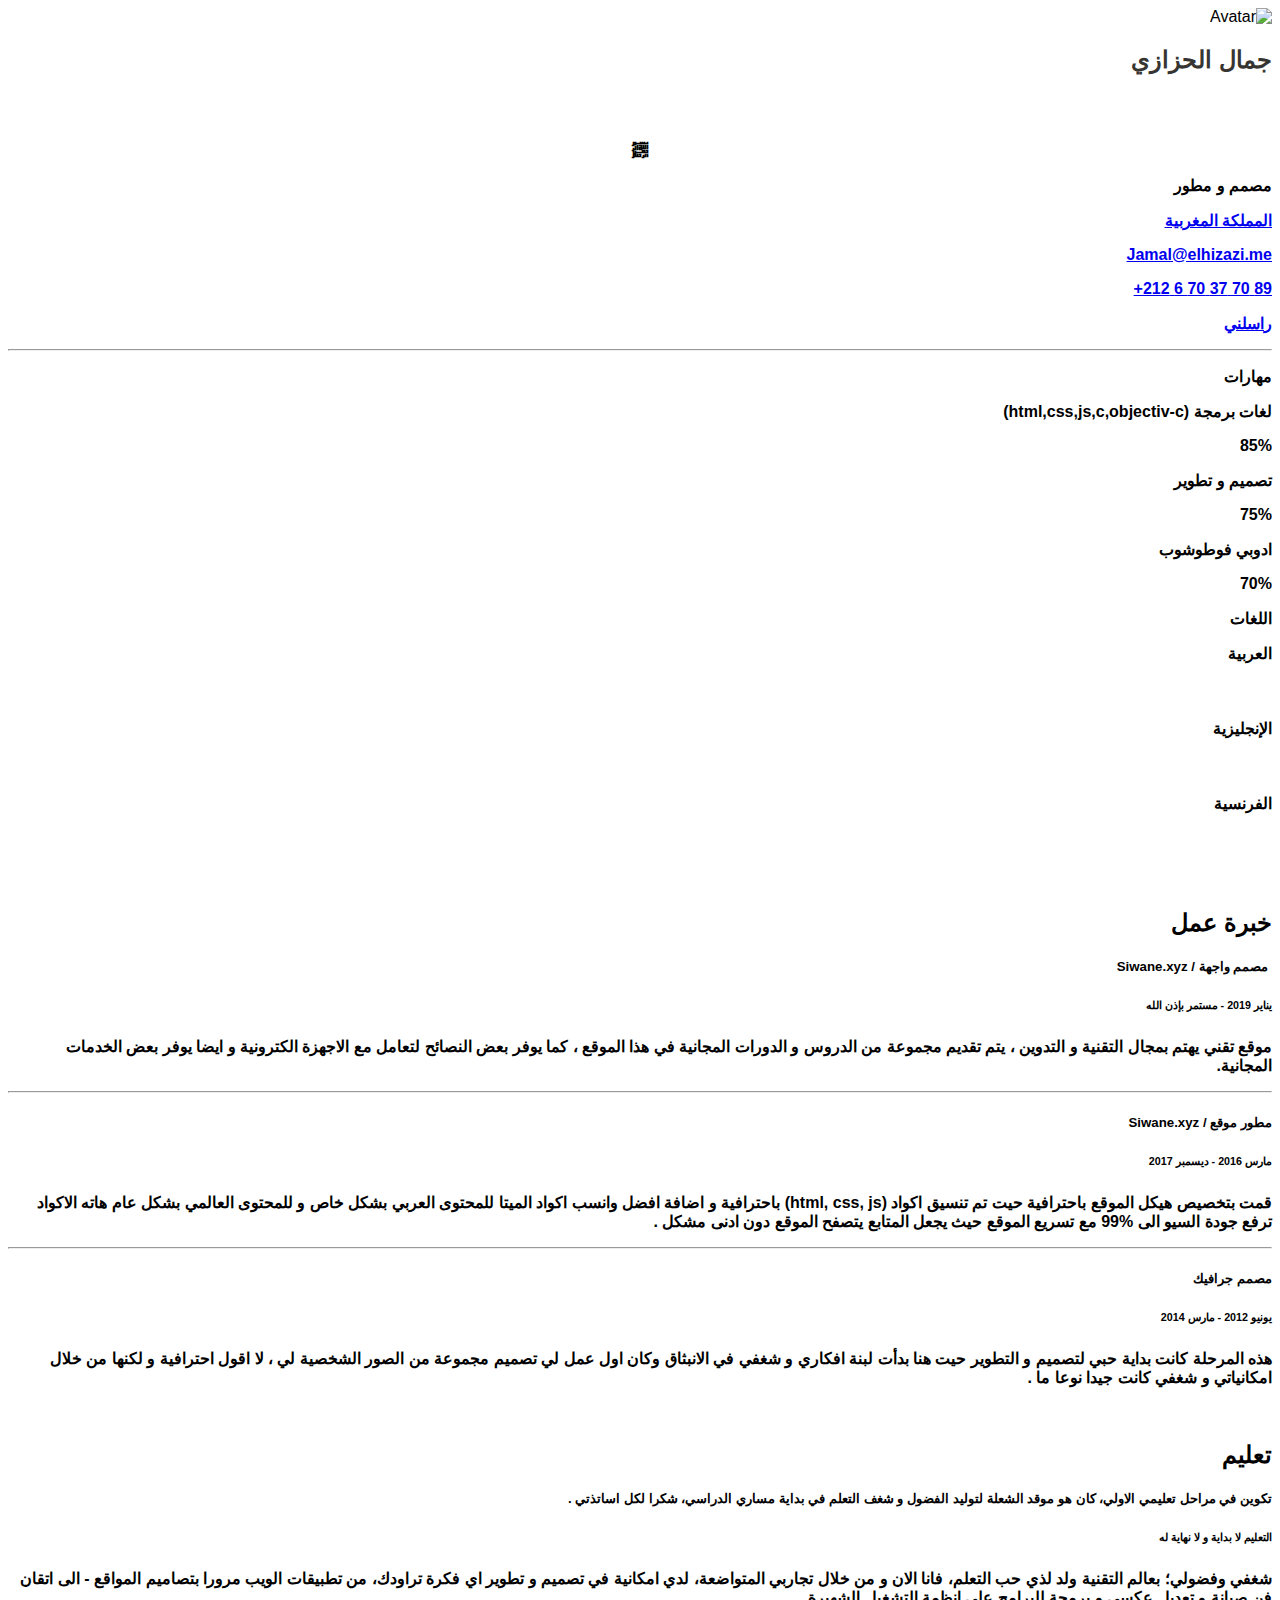
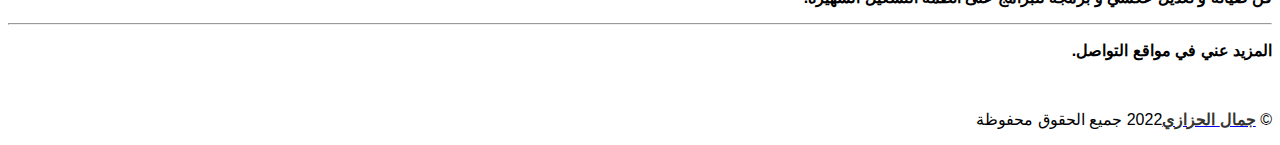
==== ar.html @ 83fa17cb "Add files via upload" ====
<!doctype html>
<html class="no-js" lang="ar" dir="rtl"><head><title>Jamal El Hizazi - جمال الحزازي</title>
<meta charset="UTF-8">
 <meta http-equiv="x-ua-compatible" content="ie=edge">
 <link href='Rawan-images/elhizazi1.png' rel='icon' type='image/x-icon'/>
 <link href='Rawan-images/elhizazi1.png' rel='apple-touch-icon'/>
<meta name="viewport" content="width=device-width, initial-scale=1">
<meta name="google-site-verification" content="SgYBD80EZlZJ9mTPc-z2igvvNv8cqiz0roj8erT6iV0" />
<meta name="github-site-verification" content="3991fbdb31b5a27a4a34ac427ac641" />
<!-- business:contact --> 
		<meta content="موقع لسيرة ذاتية (CVWEB)، تضم جميع المعلومات الاساسية المتعلقة بالسيد جمال الحزازي " name="description" />
		<meta content="سيرة ذاتية، موقع سيرة ذاتية جمال الحزازي، سيرة ذاتية لجمال الحزازي، سيفي ويب، طلب عمل، elhizazi.me, elhizazi, cvweb elhizazi, cvweb jamal el hizazi, cvweb jamal, " name="keywords" />
	<meta content='Casablanca' property='business:contact_data:locality'/>
    <meta content='27223' property='business:contact_data:postal_code'/>
    <meta content='MAROC' property='business:contact_data:country_name'/>
    <meta content='Jamal@elhizazi.me' property='business:contact_data:email'/>
    <meta content='https://jamal.elhizazi.me' property='business:contact_data:website'/>
<!-- Begin Open Graph metadata -->
   <meta content='100075966286199' property='fb:page_id'/>
   <meta content='1308235149687882' property='fb:app_id'/>
   <meta content='100007816237839' property='fb:admins'/>
   <meta content='https://raw.githubusercontent.com/elhizazi1/Info/main/Rawan-images/avatar_4.jpg' property='og:image'/>
   <meta content='article' property='og:type'/>
   <meta content='https://www.facebook.com/elhizazi2' property='article:author'/>
   <meta content='https://www.facebook.com/elhizazi2' property='article:publisher'/>
<!-- Twitter Card --> 
   <meta expr:content='data:site.homepageUrl' name='twitter:domain'/>
   <meta content='summary_large_image' name='twitter:card'/>
   <meta content='1373325277' name='twitter:site'/>
   <meta content='@elhizazi1' name='twitter:creator'/>
 <!-- DNS-PREFETCH -->	
   <link href='//www.facebook.com' rel='dns-prefetch'/>
   <link href='//plus.google.com' rel='dns-prefetch'/>
   <link href='//twitter.com' rel='dns-prefetch'/>
   <link href='//www.youtube.com' rel='dns-prefetch'/>
   <link href='//feedburner.google.com' rel='dns-prefetch'/>
   <link href='//feeds.feedburner.com' rel='dns-prefetch'/>
   <link href='//apis.google.com' rel='dns-prefetch'/>
   <link href='//connect.facebook.net' rel='dns-prefetch'/>
   <link href='//www.google-analytics.com' rel='dns-prefetch'/>
   <link href='//pagead2.googlesyndication.com' rel='dns-prefetch'/>
   <link href='//googleads.g.doubleclick.net' rel='dns-prefetch'/>
   <link href='//www.gstatic.com' rel='preconnect'/>
   <link href='//www.googletagservices.com' rel='dns-prefetch'/>
   <link href='//static.xx.fbcdn.net' rel='dns-prefetch'/>
   <link href='//tpc.googlesyndication.com' rel='dns-prefetch'/>
<link rel="stylesheet" href="css/Rawan.css">
<link rel="stylesheet" href="css/css?family=Roboto">
<link rel="stylesheet" href="css/font-awesome.min.css">
<style>
html,body,h1,h2,h3,h4,h5,h6 {font-family: "Lobster", sans-serif}
</style>
</head><body class="Rawan-light-grey">

<!-- Page Container -->
<div class="Rawan-content Rawan-margin-top" style="max-width:1400px;">

  <!-- The Grid -->
  <div class="Rawan-row-padding">
  
    <!-- right Column -->
    <div class="Rawan-third">
    
      <div class="Rawan-white Rawan-text-grey Rawan-card-4">
        <div class="Rawan-display-container">
          <img src="Rawan-images/avatar_4.jpg" style="width:100%" alt="Avatar">
          <div class="Rawan-display-bottomright Rawan-container Rawan-text-black">
            <h2>‏<span class="Rawan-tag Rawan-teal Rawan-round"><b style="color:#363532">جمال</b><b style="color:#363532"> الحزازي</b></span></h2>
          </div>
          <div class="Rawan-display-bottomtop Rawan-container Rawan-text-black">
            <h2>‏<span class="Rawan-tag Rawan-teal Rawan-round"><a href="index.html"><i class="fa fa-language Rawan-hover-opacity"></i></a></b></span></h2>
          </div>
        </div>
        <center><p class="Rawan-large"><b><i class=" fa-fw Rawan-margin-left Rawan-text-teal"></i></p>﷽ </center>
        <div class="Rawan-container">
          <p><i class="fa fa-briefcase fa-fw Rawan-margin-left Rawan-large Rawan-text-teal"></i>مصمم و مطور</p>
          <p><i class="fa fa-home fa-fw Rawan-margin-left Rawan-large Rawan-text-teal"></i><a  href="https://goo.gl/maps/siG5YmUpZob4gdkn8" target="_blank">المملكة المغربية</p>
          <p><i class="fa fa-envelope fa-fw Rawan-margin-left Rawan-large Rawan-text-teal"></i><a  href="mailto:jamal@elhizazi.me">Jamal@elhizazi.me</a></p>
          <p><i class="fa fa-phone fa-fw Rawan-margin-left Rawan-large Rawan-text-teal"></i><a href="tel:+212670377089" target="_blank">89 70 37 70 6 212+</a></p>
          <p><i class="fa fa-whatsapp fa-fw Rawan-margin-left Rawan-large Rawan-text-teal"></i><a href="https://api.whatsapp.com/send?phone=212670377089" target="_blank">راسلني </a></p>
          <hr>

          <p class="Rawan-large"><b><i class="fa fa-asterisk fa-fw Rawan-margin-left Rawan-text-teal"></i>مهارات</b></p>
          <p>لغات برمجة (html,css,js,c,objectiv-c)</p>
          <div class="Rawan-light-grey Rawan-round-xlarge Rawan-small">
            <div class="Rawan-container Rawan-center Rawan-round-xlarge Rawan-teal" style="width:85%">85%</div>
          </div>
          <p>تصميم و تطوير</p>
          <div class="Rawan-light-grey Rawan-round-xlarge Rawan-small">
            <div class="Rawan-container Rawan-center Rawan-round-xlarge Rawan-teal" style="width:75%">
              <div class="Rawan-center Rawan-text-white">75%</div>
            </div>
          </div>
          <p>ادوبي فوطوشوب</p>
          <div class="Rawan-light-grey Rawan-round-xlarge Rawan-small">
            <div class="Rawan-container Rawan-center Rawan-round-xlarge Rawan-teal" style="width:70%">70%</div>
          </div>
          <p class="Rawan-large Rawan-text-theme"><b><i class="fa fa-globe fa-fw Rawan-margin-left Rawan-text-teal"></i>اللغات</b></p>
          <p>العربية</p>
          <div class="Rawan-light-grey Rawan-round-xlarge">
            <div class="Rawan-round-xlarge Rawan-teal" style="height:24px;width:100%"></div>
          </div>
          <p>الإنجليزية</p>
          <div class="Rawan-light-grey Rawan-round-xlarge">
            <div class="Rawan-round-xlarge Rawan-teal" style="height:24px;width:55%"></div>
          </div>
          <p>الفرنسية</p>
          <div class="Rawan-light-grey Rawan-round-xlarge">
            <div class="Rawan-round-xlarge Rawan-teal" style="height:24px;width:25%"></div>
          </div>
          <br>
        </div>
      </div><br>

    <!-- End right Column -->
    </div>

    <!-- left Column -->
    <div class="Rawan-twothird">
    
      <div class="Rawan-container Rawan-card Rawan-white Rawan-margin-bottom">
        <h2 class="Rawan-text-grey Rawan-padding-16"><i class="fa fa-suitcase fa-fw Rawan-margin-left Rawan-xxlarge Rawan-text-teal"></i>خبرة عمل</h2>
        <div class="Rawan-container">
          <h5 class="Rawan-opacity"><b><img style = "border-radius: 20%;" href="Rawan-images/NeutronFile3D.gif" alt="" srcset="Rawan-images/NeutronFile3D.gif 9x" class="icon"/> مصمم واجهة / Siwane.xyz</b></h5>
          <h6 class="Rawan-text-teal"><i class="fa fa-calendar fa-fw Rawan-margin-left"></i>يناير 2019 - <span class="Rawan-tag Rawan-teal Rawan-round">مستمر بإذن الله</span></h6>
          <p>موقع تقني يهتم بمجال التقنية و التدوين ، يتم تقديم مجموعة من الدروس و الدورات المجانية في هذا الموقع ، كما يوفر بعض النصائح لتعامل مع الاجهزة الكترونية و ايضا يوفر بعض الخدمات المجانية.</p>
          <hr>
        </div>
        <div class="Rawan-container">
          <h5 class="Rawan-opacity"><b><img style = "border-radius: 20%;" href="Rawan-images/NeutronFile3D.gif" alt="" srcset="Rawan-images/NeutronFile3D.gif 9x" class="icon"/>مطور موقع  / Siwane.xyz</b></h5>
          <h6 class="Rawan-text-teal"><i class="fa fa-calendar fa-fw Rawan-margin-left"></i>مارس 2016 - ديسمبر 2017</h6>
          <p> قمت بتخصيص هيكل الموقع باحترافية حيت تم تنسيق اكواد (html, css, js) باحترافية و اضافة افضل وانسب اكواد الميتا للمحتوى العربي بشكل خاص و للمحتوى العالمي بشكل عام هاته الاكواد ترفع جودة السيو الى 99‎%‎ مع تسريع الموقع حيث يجعل المتابع يتصفح الموقع دون ادنى مشكل .</p>
          <hr>
        </div>
        <div class="Rawan-container">
          <h5 class="Rawan-opacity"><b>مصمم جرافيك</b></h5>
          <h6 class="Rawan-text-teal"><i class="fa fa-calendar fa-fw Rawan-margin-left"></i>يونيو 2012 - مارس 2014</h6>
          <p>هذه المرحلة كانت بداية حبي لتصميم و التطوير حيت هنا بدأت لبنة افكاري و شغفي في الانبثاق وكان اول عمل لي تصميم مجموعة من الصور الشخصية لي ، لا اقول احترافية و لكنها من خلال امكانياتي و شغفي كانت جيدا نوعا ما . </p><br>
        </div>
      </div>

      <div class="Rawan-container Rawan-card Rawan-white">
        <h2 class="Rawan-text-grey Rawan-padding-16"><i class="fa fa-certificate fa-fw Rawan-margin-left Rawan-xxlarge Rawan-text-teal"></i>تعليم</h2>
        <div class="Rawan-container">
          <h5 class="Rawan-opacity"><b>تكوين في مراحل تعليمي الاولي، كان هو موقد الشعلة لتوليد الفضول و شغف التعلم في بداية مساري الدراسي، شكرا لكل اساتذتي .</b></h5>
          <h6 class="Rawan-text-teal"><i class="fa fa-calendar fa-fw Rawan-margin-left"></i>التعليم لا بداية و لا نهاية له </h6>
          <p>شغفي وفضولي؛ بعالم التقنية ولد لذي حب التعلم، فانا الان و من خلال تجاربي المتواضعة، لدي امكانية في تصميم و تطوير اي فكرة تراودك، من تطبيقات الويب مرورا بتصاميم المواقع - الى اتقان فن صيانة و تعديل عكسي و برمجة للبرامج على انظمة التشغيل الشهيرة.
          </p>
          <hr>
        </div>
      </div>

    <!-- End left Column -->
    </div>
    
  <!-- End Grid -->
  </div>
  
  <!-- End Page Container -->
</div>

<footer class="Rawan-container Rawan-teal Rawan-center Rawan-margin-top">
  <p>المزيد عني في مواقع التواصل.</p>     <b><b><a href="https://www.facebook.com/elhizazi2" target="_blank"><i class="fa fa-facebook Rawan-hover-opacity"></i></a></b></b>
 <b><b><a href="https://instagram.com/elhizazi1" target="_blank"><i class="fa fa-instagram Rawan-hover-opacity"></i></a></b></b>
 <b><b><a href="https://twitter.com/elhizazi1" target="_blank"><i class="fa fa-twitter  Rawan-hover-opacity"></i></a></b></b><br><b><a href="https://github.com/elhizazi1" target="_blank"><i class="fa fa-github Rawan-hover-opacity"></i></a></b></b>
  <b><b><a href="https://gitlab.com/elhizazi1" target="_blank"><i class="fa fa-gitlab Rawan-hover-opacity"></i></a></b></b>
  <div class="copyright"><p>  &copy;  <a href="ar.html"><b style="color:#363532">جمال</b><b style="color:#363532"> الحزازي</b></a>2022  جميع الحقوق محفوظة</p></div>
</footer>

</body></html>
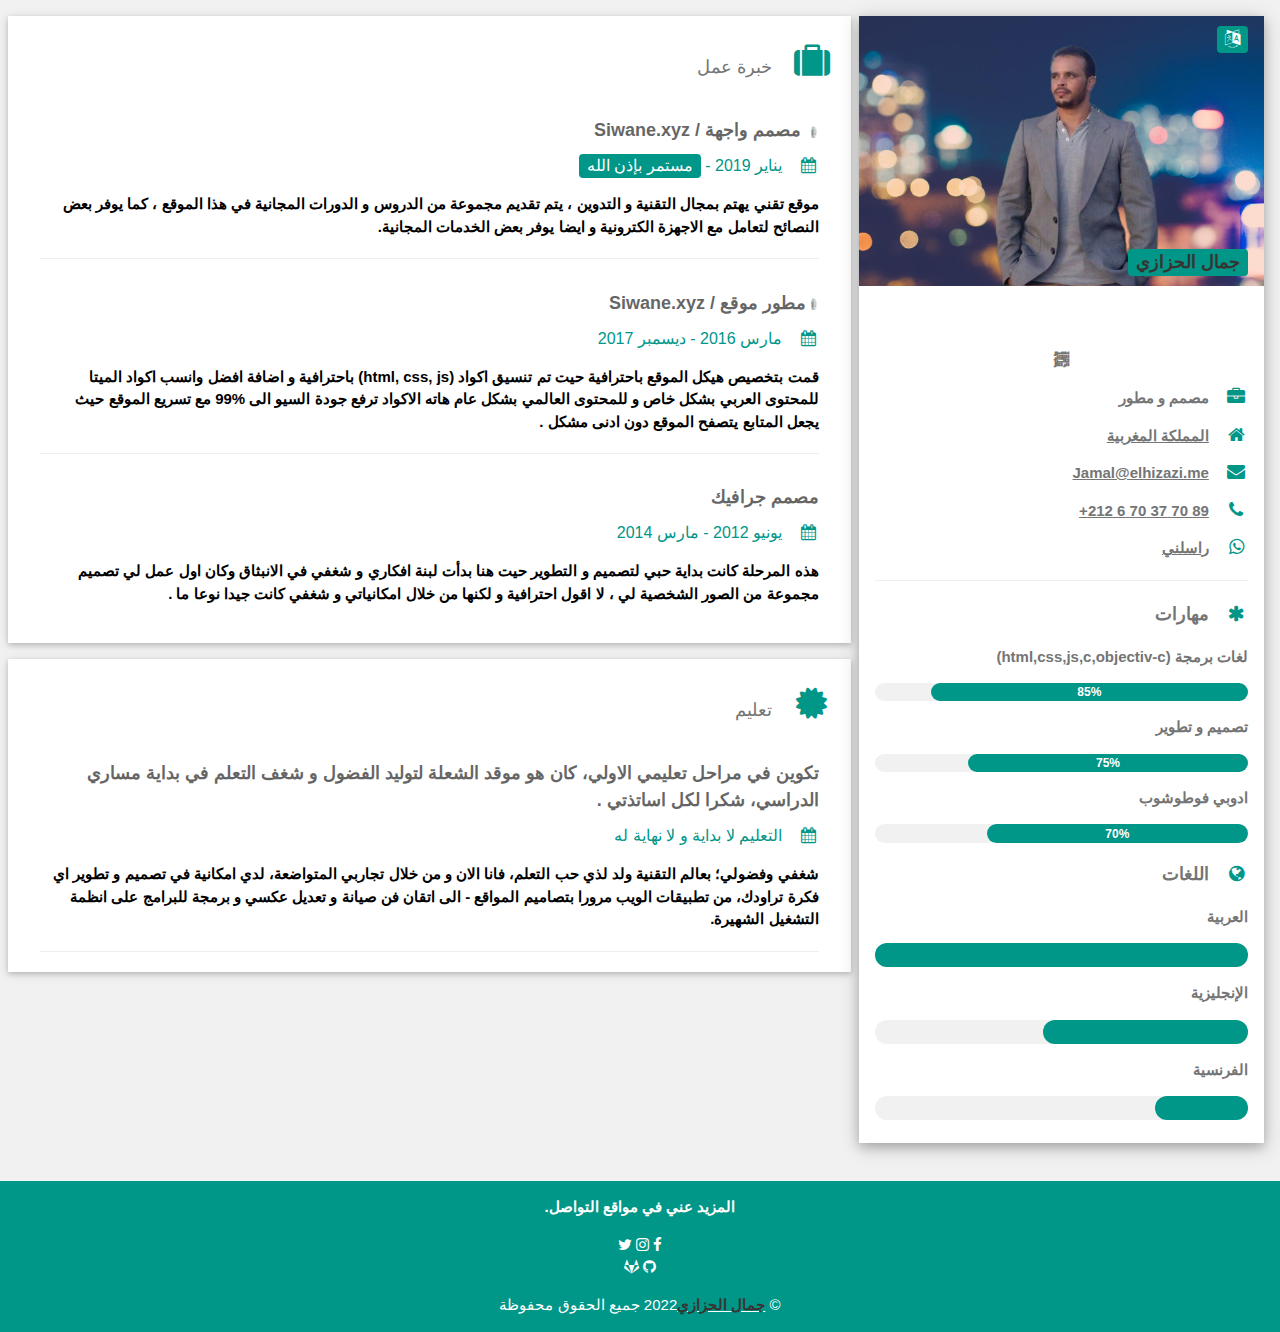
==== commit 7f8b3dfb: "Update ar.html" ====
--- a/ar.html
+++ b/ar.html
@@ -121,13 +121,13 @@
       <div class="Rawan-container Rawan-card Rawan-white Rawan-margin-bottom">
         <h2 class="Rawan-text-grey Rawan-padding-16"><i class="fa fa-suitcase fa-fw Rawan-margin-left Rawan-xxlarge Rawan-text-teal"></i>خبرة عمل</h2>
         <div class="Rawan-container">
-          <h5 class="Rawan-opacity"><b><img style = "border-radius: 20%;" href="Rawan-images/NeutronFile3D.gif" alt="" srcset="Rawan-images/NeutronFile3D.gif 9x" class="icon"/> مصمم واجهة / Siwane.xyz</b></h5>
+          <h5 class="Rawan-opacity"><b><img style = "border-radius: 20%;" href="Rawan-images/50%SIWANE-REVERSE.gif" alt="" srcset="Rawan-images/50%SIWANE-REVERSE.gif 9x" class="icon"/> مصمم واجهة / Siwane.xyz</b></h5>
           <h6 class="Rawan-text-teal"><i class="fa fa-calendar fa-fw Rawan-margin-left"></i>يناير 2019 - <span class="Rawan-tag Rawan-teal Rawan-round">مستمر بإذن الله</span></h6>
           <p>موقع تقني يهتم بمجال التقنية و التدوين ، يتم تقديم مجموعة من الدروس و الدورات المجانية في هذا الموقع ، كما يوفر بعض النصائح لتعامل مع الاجهزة الكترونية و ايضا يوفر بعض الخدمات المجانية.</p>
           <hr>
         </div>
         <div class="Rawan-container">
-          <h5 class="Rawan-opacity"><b><img style = "border-radius: 20%;" href="Rawan-images/NeutronFile3D.gif" alt="" srcset="Rawan-images/NeutronFile3D.gif 9x" class="icon"/>مطور موقع  / Siwane.xyz</b></h5>
+          <h5 class="Rawan-opacity"><b><img style = "border-radius: 20%;" href="Rawan-images/50%SIWANE-REVERSE.gif" alt="" srcset="Rawan-images/50%SIWANE-REVERSE.gif 9x" class="icon"/>مطور موقع  / Siwane.xyz</b></h5>
           <h6 class="Rawan-text-teal"><i class="fa fa-calendar fa-fw Rawan-margin-left"></i>مارس 2016 - ديسمبر 2017</h6>
           <p> قمت بتخصيص هيكل الموقع باحترافية حيت تم تنسيق اكواد (html, css, js) باحترافية و اضافة افضل وانسب اكواد الميتا للمحتوى العربي بشكل خاص و للمحتوى العالمي بشكل عام هاته الاكواد ترفع جودة السيو الى 99‎%‎ مع تسريع الموقع حيث يجعل المتابع يتصفح الموقع دون ادنى مشكل .</p>
           <hr>
--- a/css/Rawan.css
+++ b/css/Rawan.css
@@ -0,0 +1,650 @@
+/* Rawan.CSS 4.15 December 2021 by elhizazi1 */
+html{box-sizing:border-box}*,*:before,*:after{box-sizing:inherit}
+/* Extract from normalize.css by Nicolas Gallagher and Jonathan Neal git.io/normalize */
+html{-ms-text-size-adjust:100%;-webkit-text-size-adjust:100%}body{margin:0}
+article,aside,details,figcaption,figure,footer,header,main,menu,nav,section{display:block}summary{display:list-item}
+audio,canvas,progress,video{display:inline-block}progress{vertical-align:baseline}
+audio:not([controls]){display:none;height:0}[hidden],template{display:none}
+a{background-color:transparent}a:active,a:hover{outline-width:0}
+abbr[title]{border-bottom:none;text-decoration:underline;text-decoration:underline dotted}
+b,strong{font-weight:bolder}dfn{font-style:italic}mark{background:#ff0;color:#000}
+small{font-size:80%}sub,sup{font-size:75%;line-height:0;position:relative;vertical-align:baseline}
+sub{bottom:-0.25em}sup{top:-0.5em}figure{margin:1em 40px}img{border-style:none}
+code,kbd,pre,samp{font-family:monospace,monospace;font-size:1em}hr{box-sizing:content-box;height:0;overflow:visible}
+button,input,select,textarea,optgroup{font:inherit;margin:0}optgroup{font-weight:bold}
+button,input{overflow:visible}button,select{text-transform:none}
+button,[type=button],[type=reset],[type=submit]{-webkit-appearance:button}
+button::-moz-focus-inner,[type=button]::-moz-focus-inner,[type=reset]::-moz-focus-inner,[type=submit]::-moz-focus-inner{border-style:none;padding:0}
+button:-moz-focusring,[type=button]:-moz-focusring,[type=reset]:-moz-focusring,[type=submit]:-moz-focusring{outline:1px dotted ButtonText}
+fieldset{border:1px solid #c0c0c0;margin:0 2px;padding:.35em .625em .75em}
+legend{color:inherit;display:table;max-width:100%;padding:0;white-space:normal}textarea{overflow:auto}
+[type=checkbox],[type=radio]{padding:0}
+[type=number]::-webkit-inner-spin-button,[type=number]::-webkit-outer-spin-button{height:auto}
+[type=search]{-webkit-appearance:textfield;outline-offset:-2px}
+[type=search]::-webkit-search-decoration{-webkit-appearance:none}
+::-webkit-file-upload-button{-webkit-appearance:button;font:inherit}
+/* End extract */
+html,body{font-family:Verdana,sans-serif;font-size:15px;line-height:1.5}html{overflow-x:hidden}
+h1{font-size:30px}h2{font-size:18px}h3{font-size:24px}h4{font-size:20px}h5{font-size:18px}h6{font-size:16px}
+.Rawan-serif{font-family:serif}.Rawan-sans-serif{font-family:sans-serif}.Rawan-cursive{font-family:cursive}.Rawan-monospace{font-family:monospace}
+h1,h2,h3,h4,h5,h6{font-family:"Segoe UI",Arial,sans-serif;font-weight:400;margin:10px 0}.Rawan-wide{letter-spacing:4px}
+hr{border:0;border-top:1px solid #eee;margin:20px 0}
+.Rawan-image{max-width:100%;height:auto}img{vertical-align:middle}a{color:inherit}
+.Rawan-table,.Rawan-table-all{border-collapse:collapse;border-spacing:0;width:100%;display:table}.Rawan-table-all{border:1px solid #ccc}
+.Rawan-bordered tr,.Rawan-table-all tr{border-bottom:1px solid #ddd}.Rawan-striped tbody tr:nth-child(even){background-color:#f1f1f1}
+.Rawan-table-all tr:nth-child(odd){background-color:#fff}.Rawan-table-all tr:nth-child(even){background-color:#f1f1f1}
+.Rawan-hoverable tbody tr:hover,.Rawan-ul.Rawan-hoverable li:hover{background-color:#ccc}.Rawan-centered tr th,.Rawan-centered tr td{text-align:center}
+.Rawan-table td,.Rawan-table th,.Rawan-table-all td,.Rawan-table-all th{padding:8px 8px;display:table-cell;text-align:right;vertical-align:top}
+.Rawan-table th:first-child,.Rawan-table td:first-child,.Rawan-table-all th:first-child,.Rawan-table-all td:first-child{padding-right:16px}
+.Rawan-btn,.Rawan-button{border:none;display:inline-block;padding:8px 16px;vertical-align:middle;overflow:hidden;text-decoration:none;color:inherit;background-color:inherit;text-align:center;cursor:pointer;white-space:nowrap}
+.Rawan-btn:hover{box-shadow:0 8px 16px 0 rgba(0,0,0,0.2),0 6px 20px 0 rgba(0,0,0,0.19)}
+.Rawan-btn,.Rawan-button{-webkit-touch-callout:none;-webkit-user-select:none;-khtml-user-select:none;-moz-user-select:none;-ms-user-select:none;user-select:none}   
+.Rawan-disabled,.Rawan-btn:disabled,.Rawan-button:disabled{cursor:not-allowed;opacity:0.3}.Rawan-disabled *,:disabled *{pointer-events:none}
+.Rawan-btn.Rawan-disabled:hover,.Rawan-btn:disabled:hover{box-shadow:none}
+.Rawan-badge,.Rawan-tag{background-color:#000;color:#fff;display:inline-block;padding-right:8px;padding-left:8px;text-align:center}.Rawan-badge{border-radius:50%}
+.Rawan-ul{list-style-type:none;padding:0;margin:0}.Rawan-ul li{padding:8px 16px;border-bottom:1px solid #ddd}.Rawan-ul li:last-child{border-bottom:none}
+.Rawan-tooltip,.Rawan-display-container{position:relative}.Rawan-tooltip .Rawan-text{display:none}.Rawan-tooltip:hover .Rawan-text{display:inline-block}
+.Rawan-ripple:active{opacity:0.5}.Rawan-ripple{transition:opacity 0s}
+.Rawan-input{padding:8px;display:block;border:none;border-bottom:1px solid #ccc;width:100%}
+.Rawan-select{padding:9px 0;width:100%;border:none;border-bottom:1px solid #ccc}
+.Rawan-dropdown-click,.Rawan-dropdown-hover{position:relative;display:inline-block;cursor:pointer}
+.Rawan-dropdown-hover:hover .Rawan-dropdown-content{display:block}
+.Rawan-dropdown-hover:first-child,.Rawan-dropdown-click:hover{background-color:#ccc;color:#000}
+.Rawan-dropdown-hover:hover > .Rawan-button:first-child,.Rawan-dropdown-click:hover > .Rawan-button:first-child{background-color:#ccc;color:#000}
+.Rawan-dropdown-content{cursor:auto;color:#000;background-color:#fff;display:none;position:absolute;min-width:160px;margin:0;padding:0;z-index:1}
+.Rawan-check,.Rawan-radio{width:24px;height:24px;position:relative;top:6px}
+.Rawan-sidebar{height:100%;width:200px;background-color:#fff;position:fixed!important;z-index:1;overflow:auto}
+.Rawan-bar-block .Rawan-dropdown-hover,.Rawan-bar-block .Rawan-dropdown-click{width:100%}
+.Rawan-bar-block .Rawan-dropdown-hover .Rawan-dropdown-content,.Rawan-bar-block .Rawan-dropdown-click .Rawan-dropdown-content{min-width:100%}
+.Rawan-bar-block .Rawan-dropdown-hover .Rawan-button,.Rawan-bar-block .Rawan-dropdown-click .Rawan-button{width:100%;text-align:right;padding:8px 16px}
+.Rawan-main,#main{transition:margin-right .4s}
+.Rawan-modal{z-index:3;display:none;padding-top:100px;position:fixed;right:0;top:0;width:100%;height:100%;overflow:auto;background-color:rgb(0,0,0);background-color:rgba(0,0,0,0.4)}
+.Rawan-modal-content{margin:auto;background-color:#fff;position:relative;padding:0;outline:0;width:600px}
+.Rawan-bar{width:100%;overflow:hidden}.Rawan-center .Rawan-bar{display:inline-block;width:auto}
+.Rawan-bar .Rawan-bar-item{padding:8px 16px;float:right;width:auto;border:none;display:block;outline:0}
+.Rawan-bar .Rawan-dropdown-hover,.Rawan-bar .Rawan-dropdown-click{position:static;float:right}
+.Rawan-bar .Rawan-button{white-space:normal}
+.Rawan-bar-block .Rawan-bar-item{width:100%;display:block;padding:8px 16px;text-align:right;border:none;white-space:normal;float:none;outline:0}
+.Rawan-bar-block.Rawan-center .Rawan-bar-item{text-align:center}.Rawan-block{display:block;width:100%}
+.Rawan-responsive{display:block;overflow-x:auto}
+.Rawan-container:after,.Rawan-container:before,.Rawan-panel:after,.Rawan-panel:before,.Rawan-row:after,.Rawan-row:before,.Rawan-row-padding:after,.Rawan-row-padding:before,
+.Rawan-cell-row:before,.Rawan-cell-row:after,.Rawan-clear:after,.Rawan-clear:before,.Rawan-bar:before,.Rawan-bar:after{content:"";display:table;clear:both}
+.Rawan-col,.Rawan-half,.Rawan-third,.Rawan-twothird,.Rawan-threequarter,.Rawan-quarter{float:right;width:100%}
+.Rawan-col.s1{width:8.33333%}.Rawan-col.s2{width:16.66666%}.Rawan-col.s3{width:24.99999%}.Rawan-col.s4{width:33.33333%}
+.Rawan-col.s5{width:41.66666%}.Rawan-col.s6{width:49.99999%}.Rawan-col.s7{width:58.33333%}.Rawan-col.s8{width:66.66666%}
+.Rawan-col.s9{width:74.99999%}.Rawan-col.s10{width:83.33333%}.Rawan-col.s11{width:91.66666%}.Rawan-col.s12{width:99.99999%}
+@media (min-width:601px){.Rawan-col.m1{width:8.33333%}.Rawan-col.m2{width:16.66666%}.Rawan-col.m3,.Rawan-quarter{width:24.99999%}.Rawan-col.m4,.Rawan-third{width:33.33333%}
+.Rawan-col.m5{width:41.66666%}.Rawan-col.m6,.Rawan-half{width:49.99999%}.Rawan-col.m7{width:58.33333%}.Rawan-col.m8,.Rawan-twothird{width:66.66666%}
+.Rawan-col.m9,.Rawan-threequarter{width:74.99999%}.Rawan-col.m10{width:83.33333%}.Rawan-col.m11{width:91.66666%}.Rawan-col.m12{width:99.99999%}}
+@media (min-width:993px){.Rawan-col.l1{width:8.33333%}.Rawan-col.l2{width:16.66666%}.Rawan-col.l3{width:24.99999%}.Rawan-col.l4{width:33.33333%}
+.Rawan-col.l5{width:41.66666%}.Rawan-col.l6{width:49.99999%}.Rawan-col.l7{width:58.33333%}.Rawan-col.l8{width:66.66666%}
+.Rawan-col.l9{width:74.99999%}.Rawan-col.l10{width:83.33333%}.Rawan-col.l11{width:91.66666%}.Rawan-col.l12{width:99.99999%}}
+.Rawan-rest{overflow:hidden}.Rawan-stretch{margin-right:-16px;margin-left:-16px}
+.Rawan-content,.Rawan-auto{margin-right:auto;margin-left:auto}.Rawan-content{max-width:980px}.Rawan-auto{max-width:1140px}
+.Rawan-cell-row{display:table;width:100%}.Rawan-cell{display:table-cell}
+.Rawan-cell-top{vertical-align:top}.Rawan-cell-middle{vertical-align:middle}.Rawan-cell-bottom{vertical-align:bottom}
+.Rawan-hide{display:none!important}.Rawan-show-block,.Rawan-show{display:block!important}.Rawan-show-inline-block{display:inline-block!important}
+@media (max-width:1205px){.Rawan-auto{max-width:95%}}
+@media (max-width:600px){.Rawan-modal-content{margin:0 10px;width:auto!important}.Rawan-modal{padding-top:30px}
+.Rawan-dropdown-hover.Rawan-mobile .Rawan-dropdown-content,.Rawan-dropdown-click.Rawan-mobile .Rawan-dropdown-content{position:relative}	
+.Rawan-hide-small{display:none!important}.Rawan-mobile{display:block;width:100%!important}.Rawan-bar-item.Rawan-mobile,.Rawan-dropdown-hover.Rawan-mobile,.Rawan-dropdown-click.Rawan-mobile{text-align:center}
+.Rawan-dropdown-hover.Rawan-mobile,.Rawan-dropdown-hover.Rawan-mobile .Rawan-btn,.Rawan-dropdown-hover.Rawan-mobile .Rawan-button,.Rawan-dropdown-click.Rawan-mobile,.Rawan-dropdown-click.Rawan-mobile .Rawan-btn,.Rawan-dropdown-click.Rawan-mobile .Rawan-button{width:100%}}
+@media (max-width:768px){.Rawan-modal-content{width:500px}.Rawan-modal{padding-top:50px}}
+@media (min-width:993px){.Rawan-modal-content{width:900px}.Rawan-hide-large{display:none!important}.Rawan-sidebar.Rawan-collapse{display:block!important}}
+@media (max-width:992px) and (min-width:601px){.Rawan-hide-medium{display:none!important}}
+@media (max-width:992px){.Rawan-sidebar.Rawan-collapse{display:none}.Rawan-main{margin-right:0!important;margin-left:0!important}.Rawan-auto{max-width:100%}}
+.Rawan-top,.Rawan-bottom{position:fixed;width:100%;z-index:1}.Rawan-top{top:0}.Rawan-bottom{bottom:0}
+.Rawan-overlay{position:fixed;display:none;width:100%;height:100%;top:0;right:0;left:0;bottom:0;background-color:rgba(0,0,0,0.5);z-index:2}
+.Rawan-display-topleft{position:absolute;right:0;top:0}.Rawan-display-topright{position:absolute;left:0;top:0}
+.Rawan-display-bottomleft{position:absolute;right:0;bottom:0}.Rawan-display-bottomright{position:absolute;right:0;bottom:0}
+.Rawan-display-bottomtop{position:absolute;top:0;bottom:0}.Rawan-display-bottomdown{position:absolute;top:0;bottom:0}
+.Rawan-display-middle{position:absolute;top:50%;right:50%;transform:translate(-50%,-50%);-ms-transform:translate(-50%,-50%)}
+.Rawan-display-right{position:absolute;top:50%;right:0%;transform:translate(0%,-50%);-ms-transform:translate(-0%,-50%)}
+.Rawan-display-left{position:absolute;top:50%;left:0%;transform:translate(0%,-50%);-ms-transform:translate(0%,-50%)}
+.Rawan-display-topmiddle{position:absolute;right:50%;top:0;transform:translate(-50%,0%);-ms-transform:translate(-50%,0%)}
+.Rawan-display-bottommiddle{position:absolute;right:50%;bottom:0;transform:translate(-50%,0%);-ms-transform:translate(-50%,0%)}
+.Rawan-display-container:hover .Rawan-display-hover{display:block}.Rawan-display-container:hover span.Rawan-display-hover{display:inline-block}.Rawan-display-hover{display:none}
+.Rawan-display-position{position:absolute}
+.Rawan-circle{border-radius:50%}
+.Rawan-round-small{border-radius:2px}.Rawan-round,.Rawan-round-medium{border-radius:4px}.Rawan-round-large{border-radius:8px}.Rawan-round-xlarge{border-radius:16px}.Rawan-round-xxlarge{border-radius:32px}
+.Rawan-row-padding,.Rawan-row-padding>.Rawan-half,.Rawan-row-padding>.Rawan-third,.Rawan-row-padding>.Rawan-twothird,.Rawan-row-padding>.Rawan-threequarter,.Rawan-row-padding>.Rawan-quarter,.Rawan-row-padding>.Rawan-col{padding:0 8px}
+.Rawan-container,.Rawan-panel{padding:0.01em 16px}.Rawan-panel{margin-top:16px;margin-bottom:16px}
+.Rawan-code,.Rawan-codespan{font-family:Consolas,"courier new";font-size:16px}
+.Rawan-code{width:auto;background-color:#fff;padding:8px 12px;border-right:4px solid #4CAF50;word-wrap:break-word}
+.Rawan-codespan{color:crimson;background-color:#f1f1f1;padding-right:4px;padding-left:4px;font-size:110%}
+.Rawan-card,.Rawan-card-2{box-shadow:0 2px 5px 0 rgba(0,0,0,0.16),0 2px 10px 0 rgba(0,0,0,0.12)}
+.Rawan-card-4,.Rawan-hover-shadow:hover{box-shadow:0 4px 10px 0 rgba(0,0,0,0.2),0 4px 20px 0 rgba(0,0,0,0.19)}
+.Rawan-spin{animation:Rawan-spin 2s infinite linear}@keyframes Rawan-spin{0%{transform:rotate(0deg)}100%{transform:rotate(359deg)}}
+.Rawan-animate-fading{animation:fading 10s infinite}@keyframes fading{0%{opacity:0}50%{opacity:1}100%{opacity:0}}
+.Rawan-animate-opacity{animation:opac 0.8s}@keyframes opac{from{opacity:0} to{opacity:1}}
+.Rawan-animate-top{position:relative;animation:animatetop 0.4s}@keyframes animatetop{from{top:-300px;opacity:0} to{top:0;opacity:1}}
+.Rawan-animate-right{position:relative;animation:animateleft 0.4s}@keyframes animateleft{from{right:-300px;opacity:0} to{right:0;opacity:1}}
+.Rawan-animate-left{position:relative;animation:animateright 0.4s}@keyframes animateright{from{left:-300px;opacity:0} to{left:0;opacity:1}}
+.Rawan-animate-bottom{position:relative;animation:animatebottom 0.4s}@keyframes animatebottom{from{bottom:-300px;opacity:0} to{bottom:0;opacity:1}}
+.Rawan-animate-zoom {animation:animatezoom 0.6s}@keyframes animatezoom{from{transform:scale(0)} to{transform:scale(1)}}
+.Rawan-animate-input{transition:width 0.4s ease-in-out}.Rawan-animate-input:focus{width:100%!important}
+.Rawan-opacity,.Rawan-hover-opacity:hover{opacity:0.60}.Rawan-opacity-off,.Rawan-hover-opacity-off:hover{opacity:1}
+.Rawan-opacity-max{opacity:0.25}.Rawan-opacity-min{opacity:0.75}
+.Rawan-greyscale-max,.Rawan-grayscale-max,.Rawan-hover-greyscale:hover,.Rawan-hover-grayscale:hover{filter:grayscale(100%)}
+.Rawan-greyscale,.Rawan-grayscale{filter:grayscale(75%)}.Rawan-greyscale-min,.Rawan-grayscale-min{filter:grayscale(50%)}
+.Rawan-sepia{filter:sepia(75%)}.Rawan-sepia-max,.Rawan-hover-sepia:hover{filter:sepia(100%)}.Rawan-sepia-min{filter:sepia(50%)}
+.Rawan-tiny{font-size:10px!important}.Rawan-small{font-size:12px!important}.Rawan-medium{font-size:15px!important}.Rawan-large{font-size:18px!important}
+.Rawan-xlarge{font-size:24px!important}.Rawan-xxlarge{font-size:36px!important}.Rawan-xxxlarge{font-size:48px!important}.Rawan-jumbo{font-size:64px!important}
+.Rawan-right-align{text-align:right!important}.Rawan-left-align{text-align:left!important}.Rawan-justify{text-align:justify!important}.Rawan-center{text-align:center!important}
+.Rawan-border-0{border:0!important}.Rawan-border{border:1px solid #ccc!important}
+.Rawan-border-top{border-top:1px solid #ccc!important}.Rawan-border-bottom{border-bottom:1px solid #ccc!important}
+.Rawan-border-right{border-right:1px solid #ccc!important}.Rawan-border-left{border-left:1px solid #ccc!important}
+.Rawan-topbar{border-top:6px solid #ccc!important}.Rawan-bottombar{border-bottom:6px solid #ccc!important}
+.Rawan-leftbar{border-right:6px solid #ccc!important}.Rawan-rightbar{border-left:6px solid #ccc!important}
+.Rawan-section,.Rawan-code{margin-top:16px!important;margin-bottom:16px!important}
+.Rawan-margin{margin:16px!important}.Rawan-margin-top{margin-top:16px!important}.Rawan-margin-bottom{margin-bottom:16px!important}
+.Rawan-margin-right{margin-right:16px!important}.Rawan-margin-left{margin-left:16px!important}
+.Rawan-padding-small{padding:4px 8px!important}.Rawan-padding{padding:8px 16px!important}.Rawan-padding-large{padding:12px 24px!important}
+.Rawan-padding-16{padding-top:16px!important;padding-bottom:16px!important}.Rawan-padding-24{padding-top:24px!important;padding-bottom:24px!important}
+.Rawan-padding-32{padding-top:32px!important;padding-bottom:32px!important}.Rawan-padding-48{padding-top:48px!important;padding-bottom:48px!important}
+.Rawan-padding-64{padding-top:64px!important;padding-bottom:64px!important}
+.Rawan-padding-top-64{padding-top:64px!important}.Rawan-padding-top-48{padding-top:48px!important}
+.Rawan-padding-top-32{padding-top:32px!important}.Rawan-padding-top-24{padding-top:24px!important}
+.Rawan-right{float:right!important}.Rawan-left{float:left!important}
+.Rawan-button:hover{color:#000!important;background-color:#ccc!important}
+.Rawan-transparent,.Rawan-hover-none:hover{background-color:transparent!important}
+.Rawan-hover-none:hover{box-shadow:none!important}
+/* Colors */
+.Rawan-amber,.Rawan-hover-amber:hover{color:#000!important;background-color:#ffc107!important}
+.Rawan-aqua,.Rawan-hover-aqua:hover{color:#000!important;background-color:#00ffff!important}
+.Rawan-blue,.Rawan-hover-blue:hover{color:#fff!important;background-color:#2196F3!important}
+.Rawan-light-blue,.Rawan-hover-light-blue:hover{color:#000!important;background-color:#87CEEB!important}
+.Rawan-brown,.Rawan-hover-brown:hover{color:#fff!important;background-color:#795548!important}
+.Rawan-cyan,.Rawan-hover-cyan:hover{color:#000!important;background-color:#00bcd4!important}
+.Rawan-blue-grey,.Rawan-hover-blue-grey:hover,.Rawan-blue-gray,.Rawan-hover-blue-gray:hover{color:#fff!important;background-color:#607d8b!important}
+.Rawan-green,.Rawan-hover-green:hover{color:#fff!important;background-color:#4CAF50!important}
+.Rawan-light-green,.Rawan-hover-light-green:hover{color:#000!important;background-color:#8bc34a!important}
+.Rawan-indigo,.Rawan-hover-indigo:hover{color:#fff!important;background-color:#3f51b5!important}
+.Rawan-khaki,.Rawan-hover-khaki:hover{color:#000!important;background-color:#f0e68c!important}
+.Rawan-lime,.Rawan-hover-lime:hover{color:#000!important;background-color:#cddc39!important}
+.Rawan-orange,.Rawan-hover-orange:hover{color:#000!important;background-color:#ff9800!important}
+.Rawan-deep-orange,.Rawan-hover-deep-orange:hover{color:#fff!important;background-color:#ff5722!important}
+.Rawan-pink,.Rawan-hover-pink:hover{color:#fff!important;background-color:#e91e63!important}
+.Rawan-purple,.Rawan-hover-purple:hover{color:#fff!important;background-color:#9c27b0!important}
+.Rawan-deep-purple,.Rawan-hover-deep-purple:hover{color:#fff!important;background-color:#673ab7!important}
+.Rawan-red,.Rawan-hover-red:hover{color:#fff!important;background-color:#f44336!important}
+.Rawan-sand,.Rawan-hover-sand:hover{color:#000!important;background-color:#fdf5e6!important}
+.Rawan-teal,.Rawan-hover-teal:hover{color:#fff!important;background-color:#009688!important}
+.Rawan-yellow,.Rawan-hover-yellow:hover{color:#000!important;background-color:#ffeb3b!important}
+.Rawan-white,.Rawan-hover-white:hover{color:#000!important;background-color:#fff!important}
+.Rawan-black,.Rawan-hover-black:hover{color:#fff!important;background-color:#000!important}
+.Rawan-grey,.Rawan-hover-grey:hover,.Rawan-gray,.Rawan-hover-gray:hover{color:#000!important;background-color:#9e9e9e!important}
+.Rawan-light-grey,.Rawan-hover-light-grey:hover,.Rawan-light-gray,.Rawan-hover-light-gray:hover{color:#000!important;background-color:#f1f1f1!important}
+.Rawan-dark-grey,.Rawan-hover-dark-grey:hover,.Rawan-dark-gray,.Rawan-hover-dark-gray:hover{color:#fff!important;background-color:#616161!important}
+.Rawan-pale-red,.Rawan-hover-pale-red:hover{color:#000!important;background-color:#ffdddd!important}
+.Rawan-pale-green,.Rawan-hover-pale-green:hover{color:#000!important;background-color:#ddffdd!important}
+.Rawan-pale-yellow,.Rawan-hover-pale-yellow:hover{color:#000!important;background-color:#ffffcc!important}
+.Rawan-pale-blue,.Rawan-hover-pale-blue:hover{color:#000!important;background-color:#ddffff!important}
+.Rawan-text-amber,.Rawan-hover-text-amber:hover{color:#ffc107!important}
+.Rawan-text-aqua,.Rawan-hover-text-aqua:hover{color:#00ffff!important}
+.Rawan-text-blue,.Rawan-hover-text-blue:hover{color:#2196F3!important}
+.Rawan-text-light-blue,.Rawan-hover-text-light-blue:hover{color:#87CEEB!important}
+.Rawan-text-brown,.Rawan-hover-text-brown:hover{color:#795548!important}
+.Rawan-text-cyan,.Rawan-hover-text-cyan:hover{color:#00bcd4!important}
+.Rawan-text-blue-grey,.Rawan-hover-text-blue-grey:hover,.Rawan-text-blue-gray,.Rawan-hover-text-blue-gray:hover{color:#607d8b!important}
+.Rawan-text-green,.Rawan-hover-text-green:hover{color:#4CAF50!important}
+.Rawan-text-light-green,.Rawan-hover-text-light-green:hover{color:#8bc34a!important}
+.Rawan-text-indigo,.Rawan-hover-text-indigo:hover{color:#3f51b5!important}
+.Rawan-text-khaki,.Rawan-hover-text-khaki:hover{color:#b4aa50!important}
+.Rawan-text-lime,.Rawan-hover-text-lime:hover{color:#cddc39!important}
+.Rawan-text-orange,.Rawan-hover-text-orange:hover{color:#ff9800!important}
+.Rawan-text-deep-orange,.Rawan-hover-text-deep-orange:hover{color:#ff5722!important}
+.Rawan-text-pink,.Rawan-hover-text-pink:hover{color:#e91e63!important}
+.Rawan-text-purple,.Rawan-hover-text-purple:hover{color:#9c27b0!important}
+.Rawan-text-deep-purple,.Rawan-hover-text-deep-purple:hover{color:#673ab7!important}
+.Rawan-text-red,.Rawan-hover-text-red:hover{color:#f44336!important}
+.Rawan-text-sand,.Rawan-hover-text-sand:hover{color:#fdf5e6!important}
+.Rawan-text-teal,.Rawan-hover-text-teal:hover{color:#009688!important}
+.Rawan-text-yellow,.Rawan-hover-text-yellow:hover{color:#d2be0e!important}
+.Rawan-text-white,.Rawan-hover-text-white:hover{color:#fff!important}
+.Rawan-text-black,.Rawan-hover-text-black:hover{color:#000!important}
+.Rawan-text-grey,.Rawan-hover-text-grey:hover,.Rawan-text-gray,.Rawan-hover-text-gray:hover{color:#757575!important}
+.Rawan-text-light-grey,.Rawan-hover-text-light-grey:hover,.Rawan-text-light-gray,.Rawan-hover-text-light-gray:hover{color:#f1f1f1!important}
+.Rawan-text-dark-grey,.Rawan-hover-text-dark-grey:hover,.Rawan-text-dark-gray,.Rawan-hover-text-dark-gray:hover{color:#3a3a3a!important}
+.Rawan-border-amber,.Rawan-hover-border-amber:hover{border-color:#ffc107!important}
+.Rawan-border-aqua,.Rawan-hover-border-aqua:hover{border-color:#00ffff!important}
+.Rawan-border-blue,.Rawan-hover-border-blue:hover{border-color:#2196F3!important}
+.Rawan-border-light-blue,.Rawan-hover-border-light-blue:hover{border-color:#87CEEB!important}
+.Rawan-border-brown,.Rawan-hover-border-brown:hover{border-color:#795548!important}
+.Rawan-border-cyan,.Rawan-hover-border-cyan:hover{border-color:#00bcd4!important}
+.Rawan-border-blue-grey,.Rawan-hover-border-blue-grey:hover,.Rawan-border-blue-gray,.Rawan-hover-border-blue-gray:hover{border-color:#607d8b!important}
+.Rawan-border-green,.Rawan-hover-border-green:hover{border-color:#4CAF50!important}
+.Rawan-border-light-green,.Rawan-hover-border-light-green:hover{border-color:#8bc34a!important}
+.Rawan-border-indigo,.Rawan-hover-border-indigo:hover{border-color:#3f51b5!important}
+.Rawan-border-khaki,.Rawan-hover-border-khaki:hover{border-color:#f0e68c!important}
+.Rawan-border-lime,.Rawan-hover-border-lime:hover{border-color:#cddc39!important}
+.Rawan-border-orange,.Rawan-hover-border-orange:hover{border-color:#ff9800!important}
+.Rawan-border-deep-orange,.Rawan-hover-border-deep-orange:hover{border-color:#ff5722!important}
+.Rawan-border-pink,.Rawan-hover-border-pink:hover{border-color:#e91e63!important}
+.Rawan-border-purple,.Rawan-hover-border-purple:hover{border-color:#9c27b0!important}
+.Rawan-border-deep-purple,.Rawan-hover-border-deep-purple:hover{border-color:#673ab7!important}
+.Rawan-border-red,.Rawan-hover-border-red:hover{border-color:#f44336!important}
+.Rawan-border-sand,.Rawan-hover-border-sand:hover{border-color:#fdf5e6!important}
+.Rawan-border-teal,.Rawan-hover-border-teal:hover{border-color:#009688!important}
+.Rawan-border-yellow,.Rawan-hover-border-yellow:hover{border-color:#ffeb3b!important}
+.Rawan-border-white,.Rawan-hover-border-white:hover{border-color:#fff!important}
+.Rawan-border-black,.Rawan-hover-border-black:hover{border-color:#000!important}
+.Rawan-border-grey,.Rawan-hover-border-grey:hover,.Rawan-border-gray,.Rawan-hover-border-gray:hover{border-color:#9e9e9e!important}
+.Rawan-border-light-grey,.Rawan-hover-border-light-grey:hover,.Rawan-border-light-gray,.Rawan-hover-border-light-gray:hover{border-color:#f1f1f1!important}
+.Rawan-border-dark-grey,.Rawan-hover-border-dark-grey:hover,.Rawan-border-dark-gray,.Rawan-hover-border-dark-gray:hover{border-color:#616161!important}
+.Rawan-border-pale-red,.Rawan-hover-border-pale-red:hover{border-color:#ffe7e7!important}.Rawan-border-pale-green,.Rawan-hover-border-pale-green:hover{border-color:#e7ffe7!important}
+.Rawan-border-pale-yellow,.Rawan-hover-border-pale-yellow:hover{border-color:#ffffcc!important}.Rawan-border-pale-blue,.Rawan-hover-border-pale-blue:hover{border-color:#e7ffff!important}
+.Rawan-en-serif{font-family:serif}.Rawan-en-sans-serif{font-family:sans-serif}.Rawan-en-cursive{font-family:cursive}.Rawan-en-monospace{font-family:monospace}
+h1,h2,h3,h4,h5,h6{font-family:"Segoe UI",Arial,sans-serif;font-weight:400;margin:10px 0}.Rawan-en-wide{letter-spacing:4px}
+hr{border:0;border-top:1px solid #eee;margin:20px 0}
+.Rawan-en-image{max-width:100%;height:auto}img{vertical-align:middle}a{color:inherit}
+.Rawan-en-table,.Rawan-en-table-all{border-collapse:collapse;border-spacing:0;width:100%;display:table}.Rawan-en-table-all{border:1px solid #ccc}
+.Rawan-en-bordered tr,.Rawan-en-table-all tr{border-bottom:1px solid #ddd}.Rawan-en-striped tbody tr:nth-child(even){background-color:#f1f1f1}
+.Rawan-en-table-all tr:nth-child(odd){background-color:#fff}.Rawan-en-table-all tr:nth-child(even){background-color:#f1f1f1}
+.Rawan-en-hoverable tbody tr:hover,.Rawan-en-ul.Rawan-en-hoverable li:hover{background-color:#ccc}.Rawan-en-centered tr th,.Rawan-en-centered tr td{text-align:center}
+.Rawan-en-table td,.Rawan-en-table th,.Rawan-en-table-all td,.Rawan-en-table-all th{padding:8px 8px;display:table-cell;text-align:left;vertical-align:top}
+.Rawan-en-table th:first-child,.Rawan-en-table td:first-child,.Rawan-en-table-all th:first-child,.Rawan-en-table-all td:first-child{padding-left:16px}
+.Rawan-en-btn,.Rawan-en-button{border:none;display:inline-block;padding:8px 16px;vertical-align:middle;overflow:hidden;text-decoration:none;color:inherit;background-color:inherit;text-align:center;cursor:pointer;white-space:nowrap}
+.Rawan-en-btn:hover{box-shadow:0 8px 16px 0 rgba(0,0,0,0.2),0 6px 20px 0 rgba(0,0,0,0.19)}
+.Rawan-en-btn,.Rawan-en-button{-webkit-touch-callout:none;-webkit-user-select:none;-khtml-user-select:none;-moz-user-select:none;-ms-user-select:none;user-select:none}   
+.Rawan-en-disabled,.Rawan-en-btn:disabled,.Rawan-en-button:disabled{cursor:not-allowed;opacity:0.3}.Rawan-en-disabled *,:disabled *{pointer-events:none}
+.Rawan-en-btn.Rawan-en-disabled:hover,.Rawan-en-btn:disabled:hover{box-shadow:none}
+.Rawan-en-badge,.Rawan-en-tag{background-color:#000;color:#fff;display:inline-block;padding-left:8px;padding-right:8px;text-align:center}.Rawan-en-badge{border-radius:50%}
+.Rawan-en-ul{list-style-type:none;padding:0;margin:0}.Rawan-en-ul li{padding:8px 16px;border-bottom:1px solid #ddd}.Rawan-en-ul li:last-child{border-bottom:none}
+.Rawan-en-tooltip,.Rawan-en-display-container{position:relative}.Rawan-en-tooltip .Rawan-en-text{display:none}.Rawan-en-tooltip:hover .Rawan-en-text{display:inline-block}
+.Rawan-en-ripple:active{opacity:0.5}.Rawan-en-ripple{transition:opacity 0s}
+.Rawan-en-input{padding:8px;display:block;border:none;border-bottom:1px solid #ccc;width:100%}
+.Rawan-en-select{padding:9px 0;width:100%;border:none;border-bottom:1px solid #ccc}
+.Rawan-en-dropdown-click,.Rawan-en-dropdown-hover{position:relative;display:inline-block;cursor:pointer}
+.Rawan-en-dropdown-hover:hover .Rawan-en-dropdown-content{display:block}
+.Rawan-en-dropdown-hover:first-child,.Rawan-en-dropdown-click:hover{background-color:#ccc;color:#000}
+.Rawan-en-dropdown-hover:hover > .Rawan-en-button:first-child,.Rawan-en-dropdown-click:hover > .Rawan-en-button:first-child{background-color:#ccc;color:#000}
+.Rawan-en-dropdown-content{cursor:auto;color:#000;background-color:#fff;display:none;position:absolute;min-width:160px;margin:0;padding:0;z-index:1}
+.Rawan-en-check,.Rawan-en-radio{width:24px;height:24px;position:relative;top:6px}
+.Rawan-en-sidebar{height:100%;width:200px;background-color:#fff;position:fixed!important;z-index:1;overflow:auto}
+.Rawan-en-bar-block .Rawan-en-dropdown-hover,.Rawan-en-bar-block .Rawan-en-dropdown-click{width:100%}
+.Rawan-en-bar-block .Rawan-en-dropdown-hover .Rawan-en-dropdown-content,.Rawan-en-bar-block .Rawan-en-dropdown-click .Rawan-en-dropdown-content{min-width:100%}
+.Rawan-en-bar-block .Rawan-en-dropdown-hover .Rawan-en-button,.Rawan-en-bar-block .Rawan-en-dropdown-click .Rawan-en-button{width:100%;text-align:left;padding:8px 16px}
+.Rawan-en-main,#main{transition:margin-left .4s}
+.Rawan-en-modal{z-index:3;display:none;padding-top:100px;position:fixed;left:0;top:0;width:100%;height:100%;overflow:auto;background-color:rgb(0,0,0);background-color:rgba(0,0,0,0.4)}
+.Rawan-en-modal-content{margin:auto;background-color:#fff;position:relative;padding:0;outline:0;width:600px}
+.Rawan-en-bar{width:100%;overflow:hidden}.Rawan-en-center .Rawan-en-bar{display:inline-block;width:auto}
+.Rawan-en-bar .Rawan-en-bar-item{padding:8px 16px;float:left;width:auto;border:none;display:block;outline:0}
+.Rawan-en-bar .Rawan-en-dropdown-hover,.Rawan-en-bar .Rawan-en-dropdown-click{position:static;float:left}
+.Rawan-en-bar .Rawan-en-button{white-space:normal}
+.Rawan-en-bar-block .Rawan-en-bar-item{width:100%;display:block;padding:8px 16px;text-align:left;border:none;white-space:normal;float:none;outline:0}
+.Rawan-en-bar-block.Rawan-en-center .Rawan-en-bar-item{text-align:center}.Rawan-en-block{display:block;width:100%}
+.Rawan-en-responsive{display:block;overflow-x:auto}
+.Rawan-en-container:after,.Rawan-en-container:before,.Rawan-en-panel:after,.Rawan-en-panel:before,.Rawan-en-row:after,.Rawan-en-row:before,.Rawan-en-row-padding:after,.Rawan-en-row-padding:before,
+.Rawan-en-cell-row:before,.Rawan-en-cell-row:after,.Rawan-en-clear:after,.Rawan-en-clear:before,.Rawan-en-bar:before,.Rawan-en-bar:after{content:"";display:table;clear:both}
+.Rawan-en-col,.Rawan-en-half,.Rawan-en-third,.Rawan-en-twothird,.Rawan-en-threequarter,.Rawan-en-quarter{float:left;width:100%}
+.Rawan-en-col.s1{width:8.33333%}.Rawan-en-col.s2{width:16.66666%}.Rawan-en-col.s3{width:24.99999%}.Rawan-en-col.s4{width:33.33333%}
+.Rawan-en-col.s5{width:41.66666%}.Rawan-en-col.s6{width:49.99999%}.Rawan-en-col.s7{width:58.33333%}.Rawan-en-col.s8{width:66.66666%}
+.Rawan-en-col.s9{width:74.99999%}.Rawan-en-col.s10{width:83.33333%}.Rawan-en-col.s11{width:91.66666%}.Rawan-en-col.s12{width:99.99999%}
+@media (min-width:601px){.Rawan-en-col.m1{width:8.33333%}.Rawan-en-col.m2{width:16.66666%}.Rawan-en-col.m3,.Rawan-en-quarter{width:24.99999%}.Rawan-en-col.m4,.Rawan-en-third{width:33.33333%}
+.Rawan-en-col.m5{width:41.66666%}.Rawan-en-col.m6,.Rawan-en-half{width:49.99999%}.Rawan-en-col.m7{width:58.33333%}.Rawan-en-col.m8,.Rawan-en-twothird{width:66.66666%}
+.Rawan-en-col.m9,.Rawan-en-threequarter{width:74.99999%}.Rawan-en-col.m10{width:83.33333%}.Rawan-en-col.m11{width:91.66666%}.Rawan-en-col.m12{width:99.99999%}}
+@media (min-width:993px){.Rawan-en-col.l1{width:8.33333%}.Rawan-en-col.l2{width:16.66666%}.Rawan-en-col.l3{width:24.99999%}.Rawan-en-col.l4{width:33.33333%}
+.Rawan-en-col.l5{width:41.66666%}.Rawan-en-col.l6{width:49.99999%}.Rawan-en-col.l7{width:58.33333%}.Rawan-en-col.l8{width:66.66666%}
+.Rawan-en-col.l9{width:74.99999%}.Rawan-en-col.l10{width:83.33333%}.Rawan-en-col.l11{width:91.66666%}.Rawan-en-col.l12{width:99.99999%}}
+.Rawan-en-rest{overflow:hidden}.Rawan-en-stretch{margin-left:-16px;margin-right:-16px}
+.Rawan-en-content,.Rawan-en-auto{margin-left:auto;margin-right:auto}.Rawan-en-content{max-width:980px}.Rawan-en-auto{max-width:1140px}
+.Rawan-en-cell-row{display:table;width:100%}.Rawan-en-cell{display:table-cell}
+.Rawan-en-cell-top{vertical-align:top}.Rawan-en-cell-middle{vertical-align:middle}.Rawan-en-cell-bottom{vertical-align:bottom}
+.Rawan-en-hide{display:none!important}.Rawan-en-show-block,.Rawan-en-show{display:block!important}.Rawan-en-show-inline-block{display:inline-block!important}
+@media (max-width:1205px){.Rawan-en-auto{max-width:95%}}
+@media (max-width:600px){.Rawan-en-modal-content{margin:0 10px;width:auto!important}.Rawan-en-modal{padding-top:30px}
+.Rawan-en-dropdown-hover.Rawan-en-mobile .Rawan-en-dropdown-content,.Rawan-en-dropdown-click.Rawan-en-mobile .Rawan-en-dropdown-content{position:relative}	
+.Rawan-en-hide-small{display:none!important}.Rawan-en-mobile{display:block;width:100%!important}.Rawan-en-bar-item.Rawan-en-mobile,.Rawan-en-dropdown-hover.Rawan-en-mobile,.Rawan-en-dropdown-click.Rawan-en-mobile{text-align:center}
+.Rawan-en-dropdown-hover.Rawan-en-mobile,.Rawan-en-dropdown-hover.Rawan-en-mobile .Rawan-en-btn,.Rawan-en-dropdown-hover.Rawan-en-mobile .Rawan-en-button,.Rawan-en-dropdown-click.Rawan-en-mobile,.Rawan-en-dropdown-click.Rawan-en-mobile .Rawan-en-btn,.Rawan-en-dropdown-click.Rawan-en-mobile .Rawan-en-button{width:100%}}
+@media (max-width:768px){.Rawan-en-modal-content{width:500px}.Rawan-en-modal{padding-top:50px}}
+@media (min-width:993px){.Rawan-en-modal-content{width:900px}.Rawan-en-hide-large{display:none!important}.Rawan-en-sidebar.Rawan-en-collapse{display:block!important}}
+@media (max-width:992px) and (min-width:601px){.Rawan-en-hide-medium{display:none!important}}
+@media (max-width:992px){.Rawan-en-sidebar.Rawan-en-collapse{display:none}.Rawan-en-main{margin-left:0!important;margin-right:0!important}.Rawan-en-auto{max-width:100%}}
+.Rawan-en-top,.Rawan-en-bottom{position:fixed;width:100%;z-index:1}.Rawan-en-top{top:0}.Rawan-en-bottom{bottom:0}
+.Rawan-en-overlay{position:fixed;display:none;width:100%;height:100%;top:0;left:0;right:0;bottom:0;background-color:rgba(0,0,0,0.5);z-index:2}
+.Rawan-en-display-topleft{position:absolute;left:0;top:0}.Rawan-en-display-topright{position:absolute;right:0;top:0}
+.Rawan-en-display-bottomleft{position:absolute;left:0;bottom:0}.Rawan-en-display-bottomright{position:absolute;left:0;bottom:0}
+.Rawan-en-display-bottomtop{position:absolute;top:0;bottom:0}.Rawan-en-display-bottomdown{position:absolute;top:0;bottom:0}
+.Rawan-en-display-middle{position:absolute;top:50%;left:50%;transform:translate(-50%,-50%);-ms-transform:translate(-50%,-50%)}
+.Rawan-en-display-left{position:absolute;top:50%;left:0%;transform:translate(0%,-50%);-ms-transform:translate(-0%,-50%)}
+.Rawan-en-display-right{position:absolute;top:50%;right:0%;transform:translate(0%,-50%);-ms-transform:translate(0%,-50%)}
+.Rawan-en-display-topmiddle{position:absolute;left:50%;top:0;transform:translate(-50%,0%);-ms-transform:translate(-50%,0%)}
+.Rawan-en-display-bottommiddle{position:absolute;left:50%;bottom:0;transform:translate(-50%,0%);-ms-transform:translate(-50%,0%)}
+.Rawan-en-display-container:hover .Rawan-en-display-hover{display:block}.Rawan-en-display-container:hover span.Rawan-en-display-hover{display:inline-block}.Rawan-en-display-hover{display:none}
+.Rawan-en-display-position{position:absolute}
+.Rawan-en-circle{border-radius:50%}
+.Rawan-en-round-small{border-radius:2px}.Rawan-en-round,.Rawan-en-round-medium{border-radius:4px}.Rawan-en-round-large{border-radius:8px}.Rawan-en-round-xlarge{border-radius:16px}.Rawan-en-round-xxlarge{border-radius:32px}
+.Rawan-en-row-padding,.Rawan-en-row-padding>.Rawan-en-half,.Rawan-en-row-padding>.Rawan-en-third,.Rawan-en-row-padding>.Rawan-en-twothird,.Rawan-en-row-padding>.Rawan-en-threequarter,.Rawan-en-row-padding>.Rawan-en-quarter,.Rawan-en-row-padding>.Rawan-en-col{padding:0 8px}
+.Rawan-en-container,.Rawan-en-panel{padding:0.01em 16px}.Rawan-en-panel{margin-top:16px;margin-bottom:16px}
+.Rawan-en-code,.Rawan-en-codespan{font-family:Consolas,"courier new";font-size:16px}
+.Rawan-en-code{width:auto;background-color:#fff;padding:8px 12px;border-left:4px solid #4CAF50;word-wrap:break-word}
+.Rawan-en-codespan{color:crimson;background-color:#f1f1f1;padding-left:4px;padding-right:4px;font-size:110%}
+.Rawan-en-card,.Rawan-en-card-2{box-shadow:0 2px 5px 0 rgba(0,0,0,0.16),0 2px 10px 0 rgba(0,0,0,0.12)}
+.Rawan-en-card-4,.Rawan-en-hover-shadow:hover{box-shadow:0 4px 10px 0 rgba(0,0,0,0.2),0 4px 20px 0 rgba(0,0,0,0.19)}
+.Rawan-en-spin{animation:Rawan-en-spin 2s infinite linear}@keyframes Rawan-en-spin{0%{transform:rotate(0deg)}100%{transform:rotate(359deg)}}
+.Rawan-en-animate-fading{animation:fading 10s infinite}@keyframes fading{0%{opacity:0}50%{opacity:1}100%{opacity:0}}
+.Rawan-en-animate-opacity{animation:opac 0.8s}@keyframes opac{from{opacity:0} to{opacity:1}}
+.Rawan-en-animate-top{position:relative;animation:animatetop 0.4s}@keyframes animatetop{from{top:-300px;opacity:0} to{top:0;opacity:1}}
+.Rawan-en-animate-left{position:relative;animation:animateleft 0.4s}@keyframes animateleft{from{left:-300px;opacity:0} to{left:0;opacity:1}}
+.Rawan-en-animate-right{position:relative;animation:animateright 0.4s}@keyframes animateright{from{right:-300px;opacity:0} to{right:0;opacity:1}}
+.Rawan-en-animate-bottom{position:relative;animation:animatebottom 0.4s}@keyframes animatebottom{from{bottom:-300px;opacity:0} to{bottom:0;opacity:1}}
+.Rawan-en-animate-zoom {animation:animatezoom 0.6s}@keyframes animatezoom{from{transform:scale(0)} to{transform:scale(1)}}
+.Rawan-en-animate-input{transition:width 0.4s ease-in-out}.Rawan-en-animate-input:focus{width:100%!important}
+.Rawan-en-opacity,.Rawan-en-hover-opacity:hover{opacity:0.60}.Rawan-en-opacity-off,.Rawan-en-hover-opacity-off:hover{opacity:1}
+.Rawan-en-opacity-max{opacity:0.25}.Rawan-en-opacity-min{opacity:0.75}
+.Rawan-en-greyscale-max,.Rawan-en-grayscale-max,.Rawan-en-hover-greyscale:hover,.Rawan-en-hover-grayscale:hover{filter:grayscale(100%)}
+.Rawan-en-greyscale,.Rawan-en-grayscale{filter:grayscale(75%)}.Rawan-en-greyscale-min,.Rawan-en-grayscale-min{filter:grayscale(50%)}
+.Rawan-en-sepia{filter:sepia(75%)}.Rawan-en-sepia-max,.Rawan-en-hover-sepia:hover{filter:sepia(100%)}.Rawan-en-sepia-min{filter:sepia(50%)}
+.Rawan-en-tiny{font-size:10px!important}.Rawan-en-small{font-size:12px!important}.Rawan-en-medium{font-size:15px!important}.Rawan-en-large{font-size:18px!important}
+.Rawan-en-xlarge{font-size:24px!important}.Rawan-en-xxlarge{font-size:36px!important}.Rawan-en-xxxlarge{font-size:48px!important}.Rawan-en-jumbo{font-size:64px!important}
+.Rawan-en-left-align{text-align:left!important}.Rawan-en-right-align{text-align:right!important}.Rawan-en-justify{text-align:justify!important}.Rawan-en-center{text-align:center!important}
+.Rawan-en-border-0{border:0!important}.Rawan-en-border{border:1px solid #ccc!important}
+.Rawan-en-border-top{border-top:1px solid #ccc!important}.Rawan-en-border-bottom{border-bottom:1px solid #ccc!important}
+.Rawan-en-border-left{border-left:1px solid #ccc!important}.Rawan-en-border-right{border-right:1px solid #ccc!important}
+.Rawan-en-topbar{border-top:6px solid #ccc!important}.Rawan-en-bottombar{border-bottom:6px solid #ccc!important}
+.Rawan-en-leftbar{border-left:6px solid #ccc!important}.Rawan-en-rightbar{border-right:6px solid #ccc!important}
+.Rawan-en-section,.Rawan-en-code{margin-top:16px!important;margin-bottom:16px!important}
+.Rawan-en-margin{margin:16px!important}.Rawan-en-margin-top{margin-top:16px!important}.Rawan-en-margin-bottom{margin-bottom:16px!important}
+.Rawan-en-margin-left{margin-left:16px!important}.Rawan-en-margin-right{margin-right:16px!important}
+.Rawan-en-padding-small{padding:4px 8px!important}.Rawan-en-padding{padding:8px 16px!important}.Rawan-en-padding-large{padding:12px 24px!important}
+.Rawan-en-padding-16{padding-top:16px!important;padding-bottom:16px!important}.Rawan-en-padding-24{padding-top:24px!important;padding-bottom:24px!important}
+.Rawan-en-padding-32{padding-top:32px!important;padding-bottom:32px!important}.Rawan-en-padding-48{padding-top:48px!important;padding-bottom:48px!important}
+.Rawan-en-padding-64{padding-top:64px!important;padding-bottom:64px!important}
+.Rawan-en-padding-top-64{padding-top:64px!important}.Rawan-en-padding-top-48{padding-top:48px!important}
+.Rawan-en-padding-top-32{padding-top:32px!important}.Rawan-en-padding-top-24{padding-top:24px!important}
+.Rawan-en-left{float:left!important}.Rawan-en-right{float:right!important}
+.Rawan-en-button:hover{color:#000!important;background-color:#ccc!important}
+.Rawan-en-transparent,.Rawan-en-hover-none:hover{background-color:transparent!important}
+.Rawan-en-hover-none:hover{box-shadow:none!important}
+/* Colors */
+.Rawan-en-amber,.Rawan-en-hover-amber:hover{color:#000!important;background-color:#ffc107!important}
+.Rawan-en-aqua,.Rawan-en-hover-aqua:hover{color:#000!important;background-color:#00ffff!important}
+.Rawan-en-blue,.Rawan-en-hover-blue:hover{color:#fff!important;background-color:#2196F3!important}
+.Rawan-en-light-blue,.Rawan-en-hover-light-blue:hover{color:#000!important;background-color:#87CEEB!important}
+.Rawan-en-brown,.Rawan-en-hover-brown:hover{color:#fff!important;background-color:#795548!important}
+.Rawan-en-cyan,.Rawan-en-hover-cyan:hover{color:#000!important;background-color:#00bcd4!important}
+.Rawan-en-blue-grey,.Rawan-en-hover-blue-grey:hover,.Rawan-en-blue-gray,.Rawan-en-hover-blue-gray:hover{color:#fff!important;background-color:#607d8b!important}
+.Rawan-en-green,.Rawan-en-hover-green:hover{color:#fff!important;background-color:#4CAF50!important}
+.Rawan-en-light-green,.Rawan-en-hover-light-green:hover{color:#000!important;background-color:#8bc34a!important}
+.Rawan-en-indigo,.Rawan-en-hover-indigo:hover{color:#fff!important;background-color:#3f51b5!important}
+.Rawan-en-khaki,.Rawan-en-hover-khaki:hover{color:#000!important;background-color:#f0e68c!important}
+.Rawan-en-lime,.Rawan-en-hover-lime:hover{color:#000!important;background-color:#cddc39!important}
+.Rawan-en-orange,.Rawan-en-hover-orange:hover{color:#000!important;background-color:#ff9800!important}
+.Rawan-en-deep-orange,.Rawan-en-hover-deep-orange:hover{color:#fff!important;background-color:#ff5722!important}
+.Rawan-en-pink,.Rawan-en-hover-pink:hover{color:#fff!important;background-color:#e91e63!important}
+.Rawan-en-purple,.Rawan-en-hover-purple:hover{color:#fff!important;background-color:#9c27b0!important}
+.Rawan-en-deep-purple,.Rawan-en-hover-deep-purple:hover{color:#fff!important;background-color:#673ab7!important}
+.Rawan-en-red,.Rawan-en-hover-red:hover{color:#fff!important;background-color:#f44336!important}
+.Rawan-en-sand,.Rawan-en-hover-sand:hover{color:#000!important;background-color:#fdf5e6!important}
+.Rawan-en-teal,.Rawan-en-hover-teal:hover{color:#fff!important;background-color:#009688!important}
+.Rawan-en-yellow,.Rawan-en-hover-yellow:hover{color:#000!important;background-color:#ffeb3b!important}
+.Rawan-en-white,.Rawan-en-hover-white:hover{color:#000!important;background-color:#fff!important}
+.Rawan-en-black,.Rawan-en-hover-black:hover{color:#fff!important;background-color:#000!important}
+.Rawan-en-grey,.Rawan-en-hover-grey:hover,.Rawan-en-gray,.Rawan-en-hover-gray:hover{color:#000!important;background-color:#9e9e9e!important}
+.Rawan-en-light-grey,.Rawan-en-hover-light-grey:hover,.Rawan-en-light-gray,.Rawan-en-hover-light-gray:hover{color:#000!important;background-color:#f1f1f1!important}
+.Rawan-en-dark-grey,.Rawan-en-hover-dark-grey:hover,.Rawan-en-dark-gray,.Rawan-en-hover-dark-gray:hover{color:#fff!important;background-color:#616161!important}
+.Rawan-en-pale-red,.Rawan-en-hover-pale-red:hover{color:#000!important;background-color:#ffdddd!important}
+.Rawan-en-pale-green,.Rawan-en-hover-pale-green:hover{color:#000!important;background-color:#ddffdd!important}
+.Rawan-en-pale-yellow,.Rawan-en-hover-pale-yellow:hover{color:#000!important;background-color:#ffffcc!important}
+.Rawan-en-pale-blue,.Rawan-en-hover-pale-blue:hover{color:#000!important;background-color:#ddffff!important}
+.Rawan-en-text-amber,.Rawan-en-hover-text-amber:hover{color:#ffc107!important}
+.Rawan-en-text-aqua,.Rawan-en-hover-text-aqua:hover{color:#00ffff!important}
+.Rawan-en-text-blue,.Rawan-en-hover-text-blue:hover{color:#2196F3!important}
+.Rawan-en-text-light-blue,.Rawan-en-hover-text-light-blue:hover{color:#87CEEB!important}
+.Rawan-en-text-brown,.Rawan-en-hover-text-brown:hover{color:#795548!important}
+.Rawan-en-text-cyan,.Rawan-en-hover-text-cyan:hover{color:#00bcd4!important}
+.Rawan-en-text-blue-grey,.Rawan-en-hover-text-blue-grey:hover,.Rawan-en-text-blue-gray,.Rawan-en-hover-text-blue-gray:hover{color:#607d8b!important}
+.Rawan-en-text-green,.Rawan-en-hover-text-green:hover{color:#4CAF50!important}
+.Rawan-en-text-light-green,.Rawan-en-hover-text-light-green:hover{color:#8bc34a!important}
+.Rawan-en-text-indigo,.Rawan-en-hover-text-indigo:hover{color:#3f51b5!important}
+.Rawan-en-text-khaki,.Rawan-en-hover-text-khaki:hover{color:#b4aa50!important}
+.Rawan-en-text-lime,.Rawan-en-hover-text-lime:hover{color:#cddc39!important}
+.Rawan-en-text-orange,.Rawan-en-hover-text-orange:hover{color:#ff9800!important}
+.Rawan-en-text-deep-orange,.Rawan-en-hover-text-deep-orange:hover{color:#ff5722!important}
+.Rawan-en-text-pink,.Rawan-en-hover-text-pink:hover{color:#e91e63!important}
+.Rawan-en-text-purple,.Rawan-en-hover-text-purple:hover{color:#9c27b0!important}
+.Rawan-en-text-deep-purple,.Rawan-en-hover-text-deep-purple:hover{color:#673ab7!important}
+.Rawan-en-text-red,.Rawan-en-hover-text-red:hover{color:#f44336!important}
+.Rawan-en-text-sand,.Rawan-en-hover-text-sand:hover{color:#fdf5e6!important}
+.Rawan-en-text-teal,.Rawan-en-hover-text-teal:hover{color:#009688!important}
+.Rawan-en-text-yellow,.Rawan-en-hover-text-yellow:hover{color:#d2be0e!important}
+.Rawan-en-text-white,.Rawan-en-hover-text-white:hover{color:#fff!important}
+.Rawan-en-text-black,.Rawan-en-hover-text-black:hover{color:#000!important}
+.Rawan-en-text-grey,.Rawan-en-hover-text-grey:hover,.Rawan-en-text-gray,.Rawan-en-hover-text-gray:hover{color:#757575!important}
+.Rawan-en-text-light-grey,.Rawan-en-hover-text-light-grey:hover,.Rawan-en-text-light-gray,.Rawan-en-hover-text-light-gray:hover{color:#f1f1f1!important}
+.Rawan-en-text-dark-grey,.Rawan-en-hover-text-dark-grey:hover,.Rawan-en-text-dark-gray,.Rawan-en-hover-text-dark-gray:hover{color:#3a3a3a!important}
+.Rawan-en-border-amber,.Rawan-en-hover-border-amber:hover{border-color:#ffc107!important}
+.Rawan-en-border-aqua,.Rawan-en-hover-border-aqua:hover{border-color:#00ffff!important}
+.Rawan-en-border-blue,.Rawan-en-hover-border-blue:hover{border-color:#2196F3!important}
+.Rawan-en-border-light-blue,.Rawan-en-hover-border-light-blue:hover{border-color:#87CEEB!important}
+.Rawan-en-border-brown,.Rawan-en-hover-border-brown:hover{border-color:#795548!important}
+.Rawan-en-border-cyan,.Rawan-en-hover-border-cyan:hover{border-color:#00bcd4!important}
+.Rawan-en-border-blue-grey,.Rawan-en-hover-border-blue-grey:hover,.Rawan-en-border-blue-gray,.Rawan-en-hover-border-blue-gray:hover{border-color:#607d8b!important}
+.Rawan-en-border-green,.Rawan-en-hover-border-green:hover{border-color:#4CAF50!important}
+.Rawan-en-border-light-green,.Rawan-en-hover-border-light-green:hover{border-color:#8bc34a!important}
+.Rawan-en-border-indigo,.Rawan-en-hover-border-indigo:hover{border-color:#3f51b5!important}
+.Rawan-en-border-khaki,.Rawan-en-hover-border-khaki:hover{border-color:#f0e68c!important}
+.Rawan-en-border-lime,.Rawan-en-hover-border-lime:hover{border-color:#cddc39!important}
+.Rawan-en-border-orange,.Rawan-en-hover-border-orange:hover{border-color:#ff9800!important}
+.Rawan-en-border-deep-orange,.Rawan-en-hover-border-deep-orange:hover{border-color:#ff5722!important}
+.Rawan-en-border-pink,.Rawan-en-hover-border-pink:hover{border-color:#e91e63!important}
+.Rawan-en-border-purple,.Rawan-en-hover-border-purple:hover{border-color:#9c27b0!important}
+.Rawan-en-border-deep-purple,.Rawan-en-hover-border-deep-purple:hover{border-color:#673ab7!important}
+.Rawan-en-border-red,.Rawan-en-hover-border-red:hover{border-color:#f44336!important}
+.Rawan-en-border-sand,.Rawan-en-hover-border-sand:hover{border-color:#fdf5e6!important}
+.Rawan-en-border-teal,.Rawan-en-hover-border-teal:hover{border-color:#009688!important}
+.Rawan-en-border-yellow,.Rawan-en-hover-border-yellow:hover{border-color:#ffeb3b!important}
+.Rawan-en-border-white,.Rawan-en-hover-border-white:hover{border-color:#fff!important}
+.Rawan-en-border-black,.Rawan-en-hover-border-black:hover{border-color:#000!important}
+.Rawan-en-border-grey,.Rawan-en-hover-border-grey:hover,.Rawan-en-border-gray,.Rawan-en-hover-border-gray:hover{border-color:#9e9e9e!important}
+.Rawan-en-border-light-grey,.Rawan-en-hover-border-light-grey:hover,.Rawan-en-border-light-gray,.Rawan-en-hover-border-light-gray:hover{border-color:#f1f1f1!important}
+.Rawan-en-border-dark-grey,.Rawan-en-hover-border-dark-grey:hover,.Rawan-en-border-dark-gray,.Rawan-en-hover-border-dark-gray:hover{border-color:#616161!important}
+.Rawan-en-border-pale-red,.Rawan-en-hover-border-pale-red:hover{border-color:#ffe7e7!important}.Rawan-en-border-pale-green,.Rawan-en-hover-border-pale-green:hover{border-color:#e7ffe7!important}
+.Rawan-en-border-pale-yellow,.Rawan-en-hover-border-pale-yellow:hover{border-color:#ffffcc!important}.Rawan-en-border-pale-blue,.Rawan-en-hover-border-pale-blue:hover{border-color:#e7ffff!important}
+* {
+  -webkit-box-sizing: border-box;
+          box-sizing: border-box;
+}
+
+body {
+  padding: 0;
+  margin: 0;
+}
+
+#notfound {
+  position: relative;
+  height: 100vh;
+}
+
+#notfound .notfound {
+  position: absolute;
+  left: 50%;
+  top: 50%;
+  -webkit-transform: translate(-50%, -50%);
+      -ms-transform: translate(-50%, -50%);
+          transform: translate(-50%, -50%);
+}
+
+#notfound .notfound-bg {
+  position: absolute;
+  left: 0;
+  right: 0;
+  top: 0;
+  bottom: 0;
+  overflow: hidden;
+}
+
+#notfound .notfound-bg>div {
+  position: absolute;
+  top: 0;
+  bottom: 0;
+  width: 1px;
+  background-color: #eee;
+}
+
+#notfound .notfound-bg>div:nth-child(1) {
+  left: 20%;
+}
+
+#notfound .notfound-bg>div:nth-child(2) {
+  left: 40%
+}
+
+#notfound .notfound-bg>div:nth-child(3) {
+  left: 60%
+}
+
+#notfound .notfound-bg>div:nth-child(4) {
+  left: 80%
+}
+
+#notfound .notfound-bg>div:after {
+  content: '';
+  position: absolute;
+  top: 0px;
+  left: -0.5px;
+  -webkit-transform: translateY(-160px);
+      -ms-transform: translateY(-160px);
+          transform: translateY(-160px);
+  height: 160px;
+  width: 2px;
+  background-color: #00ffc0;
+}
+
+@-webkit-keyframes drop {
+  90% {
+    height: 20px;
+  }
+  100% {
+    height: 160px;
+    -webkit-transform: translateY(calc(100vh + 160px));
+            transform: translateY(calc(100vh + 160px));
+  }
+}
+
+@keyframes drop {
+  90% {
+    height: 20px;
+  }
+  100% {
+    height: 160px;
+    -webkit-transform: translateY(calc(100vh + 160px));
+            transform: translateY(calc(100vh + 160px));
+  }
+}
+
+#notfound .notfound-bg>div:nth-child(1):after {
+  -webkit-animation: drop 3s infinite linear;
+          animation: drop 3s infinite linear;
+  -webkit-animation-delay: 0.2s;
+          animation-delay: 0.2s;
+}
+
+#notfound .notfound-bg>div:nth-child(2):after {
+  -webkit-animation: drop 2s infinite linear;
+          animation: drop 2s infinite linear;
+  -webkit-animation-delay: 0.7s;
+          animation-delay: 0.7s;
+}
+
+#notfound .notfound-bg>div:nth-child(3):after {
+  -webkit-animation: drop 3s infinite linear;
+          animation: drop 3s infinite linear;
+  -webkit-animation-delay: 0.9s;
+          animation-delay: 0.9s;
+}
+
+#notfound .notfound-bg>div:nth-child(4):after {
+  -webkit-animation: drop 2s infinite linear;
+          animation: drop 2s infinite linear;
+  -webkit-animation-delay: 1.2s;
+          animation-delay: 1.2s;
+}
+
+.notfound {
+  max-width: 520px;
+  width: 100%;
+  text-align: center;
+}
+
+.notfound .notfound-404 {
+  height: 210px;
+  line-height: 210px;
+}
+
+.notfound .notfound-404 h1 {
+  font-family: 'Oswald', sans-serif;
+  font-size: 188px;
+  font-weight: 700;
+  margin: 0px;
+  text-shadow: 4px 4px 0px #00ffc0;
+}
+
+.notfound h2 {
+  font-family: 'Oswald', sans-serif;
+  font-size: 42px;
+  font-weight: 700;
+  margin: 0;
+  text-transform: uppercase;
+  letter-spacing: 1.6px;
+}
+
+.notfound p {
+  font-family: 'Lato', sans-serif;
+  color: #000;
+  font-weight: 400;
+  margin-top: 20px;
+  margin-bottom: 25px;
+}
+
+.notfound a {
+  font-family: 'Lato', sans-serif;
+  padding: 10px 30px;
+  display: inline-block;
+  color: #000;
+  font-weight: 400;
+  text-transform: uppercase;
+  -webkit-box-shadow: 0px 0px 0px 2px #000, 2px 2px 0px 2px #00ffc0;
+          box-shadow: 0px 0px 0px 2px #000, 2px 2px 0px 2px #00ffc0;
+  text-decoration: none;
+  -webkit-transition: 0.2s all;
+  transition: 0.2s all;
+}
+
+.notfound a:hover {
+  background-color: #00ffc0;
+  -webkit-box-shadow: 0px 0px 0px 0px #000, 0px 0px 0px 2px #00ffc0;
+          box-shadow: 0px 0px 0px 0px #000, 0px 0px 0px 2px #00ffc0;
+}
+
+.notfound-social {
+  margin-top: 35px;
+}
+
+.notfound-social>a {
+  width: 40px;
+  height: 40px;
+  line-height: 40px;
+  padding: 0px;
+  margin: 0px 5px;
+}
+
+.notfound-social>a:hover {
+  background-color: #00ffc0;
+  -webkit-box-shadow: 0px 0px 0px 0px #000, 0px 0px 0px 2px #00ffc0;
+          box-shadow: 0px 0px 0px 0px #000, 0px 0px 0px 2px #00ffc0;
+}
+
+@media only screen and (max-width: 480px) {
+  .notfound .notfound-404 {
+    height: 122px;
+    line-height: 122px;
+  }
+  .notfound .notfound-404 h1 {
+    font-size: 122px;
+  }
+  .notfound h2 {
+    font-size: 26px;
+  }
+}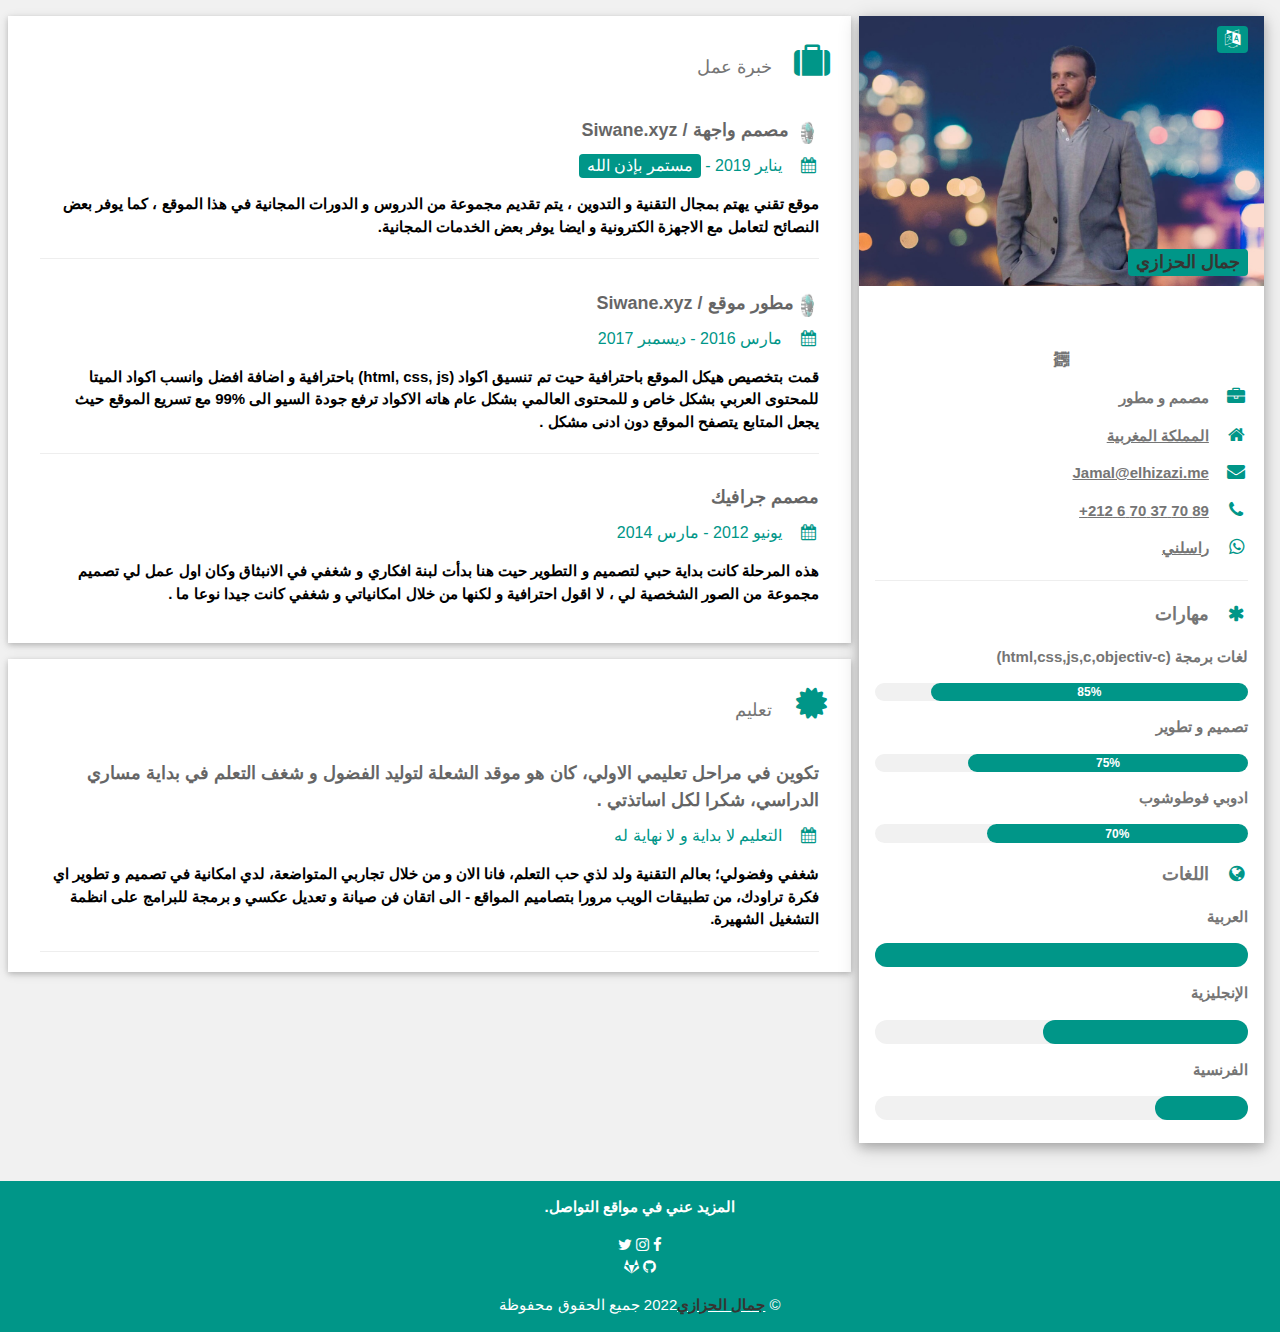
==== commit c2b6a432: "Update ar.html" ====
--- a/ar.html
+++ b/ar.html
@@ -121,13 +121,13 @@
       <div class="Rawan-container Rawan-card Rawan-white Rawan-margin-bottom">
         <h2 class="Rawan-text-grey Rawan-padding-16"><i class="fa fa-suitcase fa-fw Rawan-margin-left Rawan-xxlarge Rawan-text-teal"></i>خبرة عمل</h2>
         <div class="Rawan-container">
-          <h5 class="Rawan-opacity"><b><img style = "border-radius: 20%;" href="Rawan-images/50%SIWANE-REVERSE.gif" alt="" srcset="Rawan-images/50%SIWANE-REVERSE.gif 9x" class="icon"/> مصمم واجهة / Siwane.xyz</b></h5>
+          <h5 class="Rawan-opacity"><b><img style = "border-radius: 20%;" href="Rawan-images/NeutronFile3D.gif" alt="" srcset="Rawan-images/NeutronFile3D.gif 9x" class="icon"/> مصمم واجهة / Siwane.xyz</b></h5>
           <h6 class="Rawan-text-teal"><i class="fa fa-calendar fa-fw Rawan-margin-left"></i>يناير 2019 - <span class="Rawan-tag Rawan-teal Rawan-round">مستمر بإذن الله</span></h6>
           <p>موقع تقني يهتم بمجال التقنية و التدوين ، يتم تقديم مجموعة من الدروس و الدورات المجانية في هذا الموقع ، كما يوفر بعض النصائح لتعامل مع الاجهزة الكترونية و ايضا يوفر بعض الخدمات المجانية.</p>
           <hr>
         </div>
         <div class="Rawan-container">
-          <h5 class="Rawan-opacity"><b><img style = "border-radius: 20%;" href="Rawan-images/50%SIWANE-REVERSE.gif" alt="" srcset="Rawan-images/50%SIWANE-REVERSE.gif 9x" class="icon"/>مطور موقع  / Siwane.xyz</b></h5>
+          <h5 class="Rawan-opacity"><b><img style = "border-radius: 20%;" href="Rawan-images/NeutronFile3D.gif" alt="" srcset="Rawan-images/NeutronFile3D.gif 9x" class="icon"/>مطور موقع  / Siwane.xyz</b></h5>
           <h6 class="Rawan-text-teal"><i class="fa fa-calendar fa-fw Rawan-margin-left"></i>مارس 2016 - ديسمبر 2017</h6>
           <p> قمت بتخصيص هيكل الموقع باحترافية حيت تم تنسيق اكواد (html, css, js) باحترافية و اضافة افضل وانسب اكواد الميتا للمحتوى العربي بشكل خاص و للمحتوى العالمي بشكل عام هاته الاكواد ترفع جودة السيو الى 99‎%‎ مع تسريع الموقع حيث يجعل المتابع يتصفح الموقع دون ادنى مشكل .</p>
           <hr>
